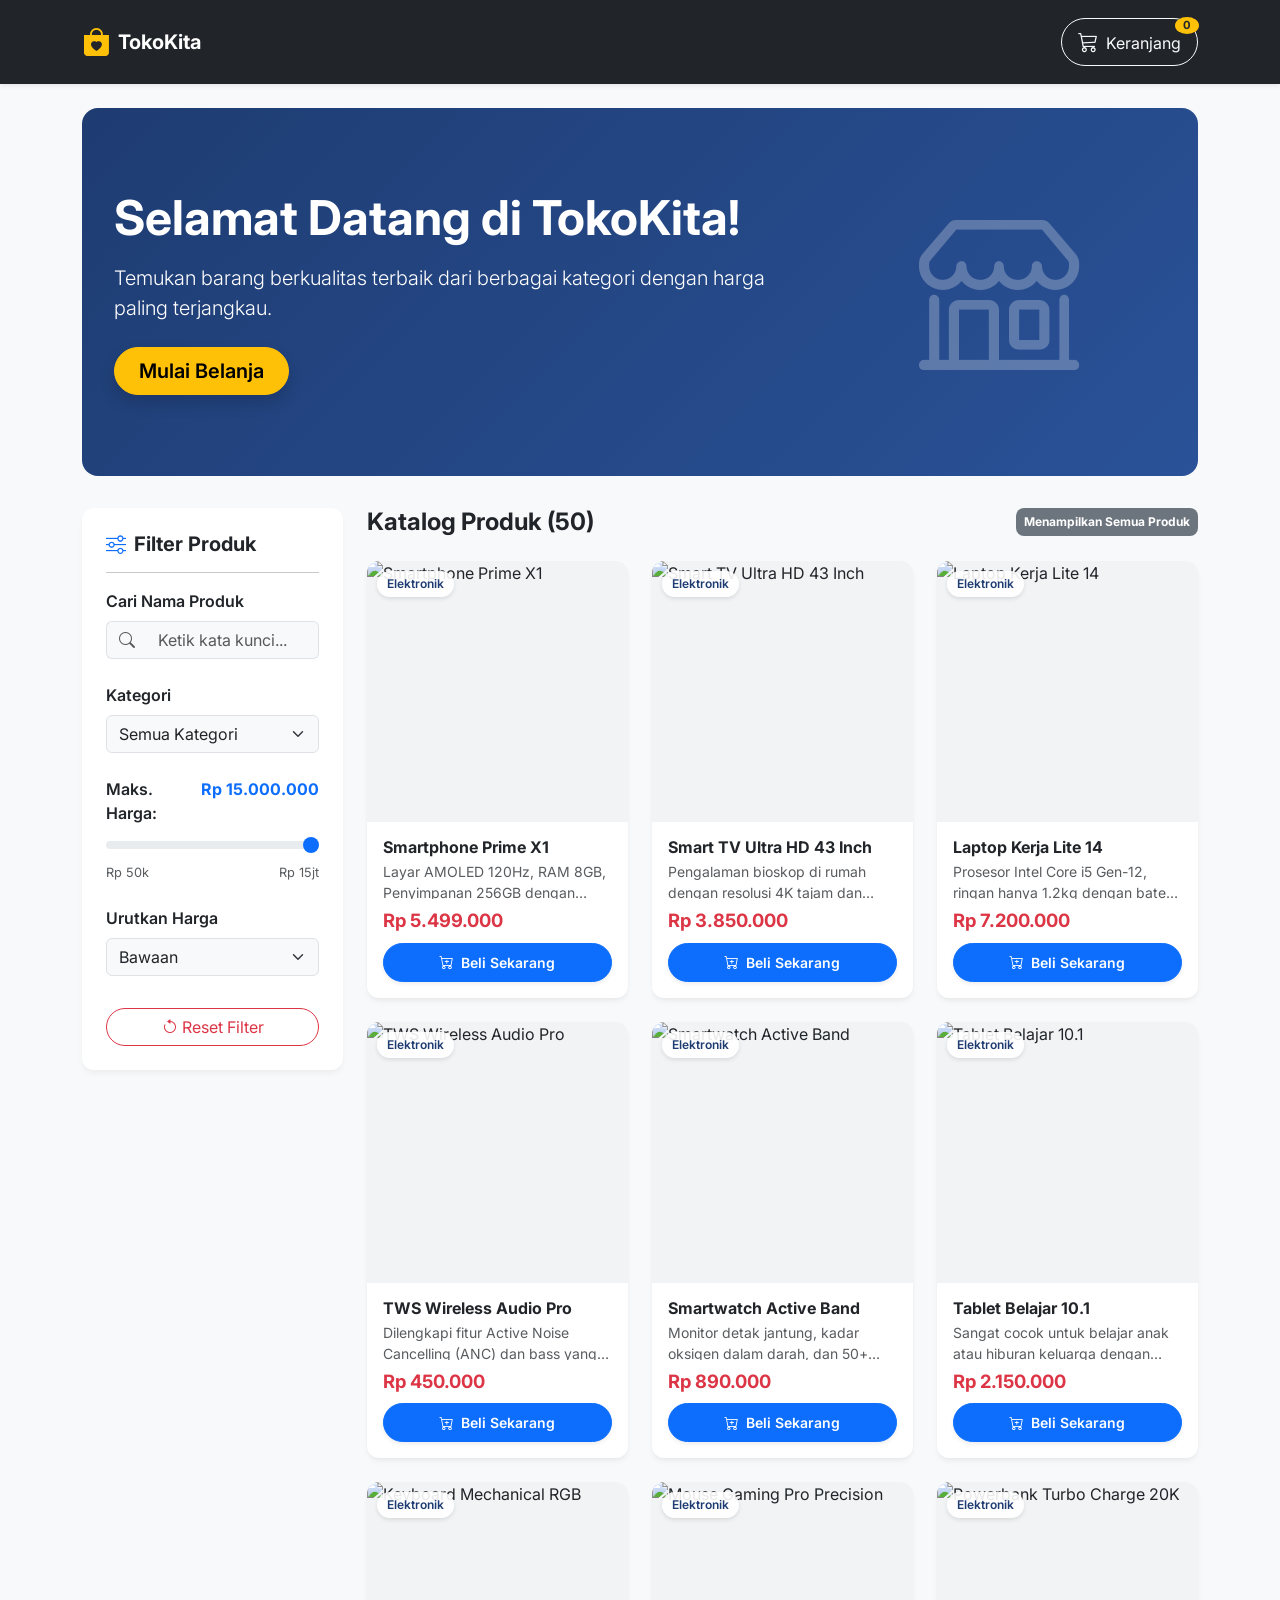
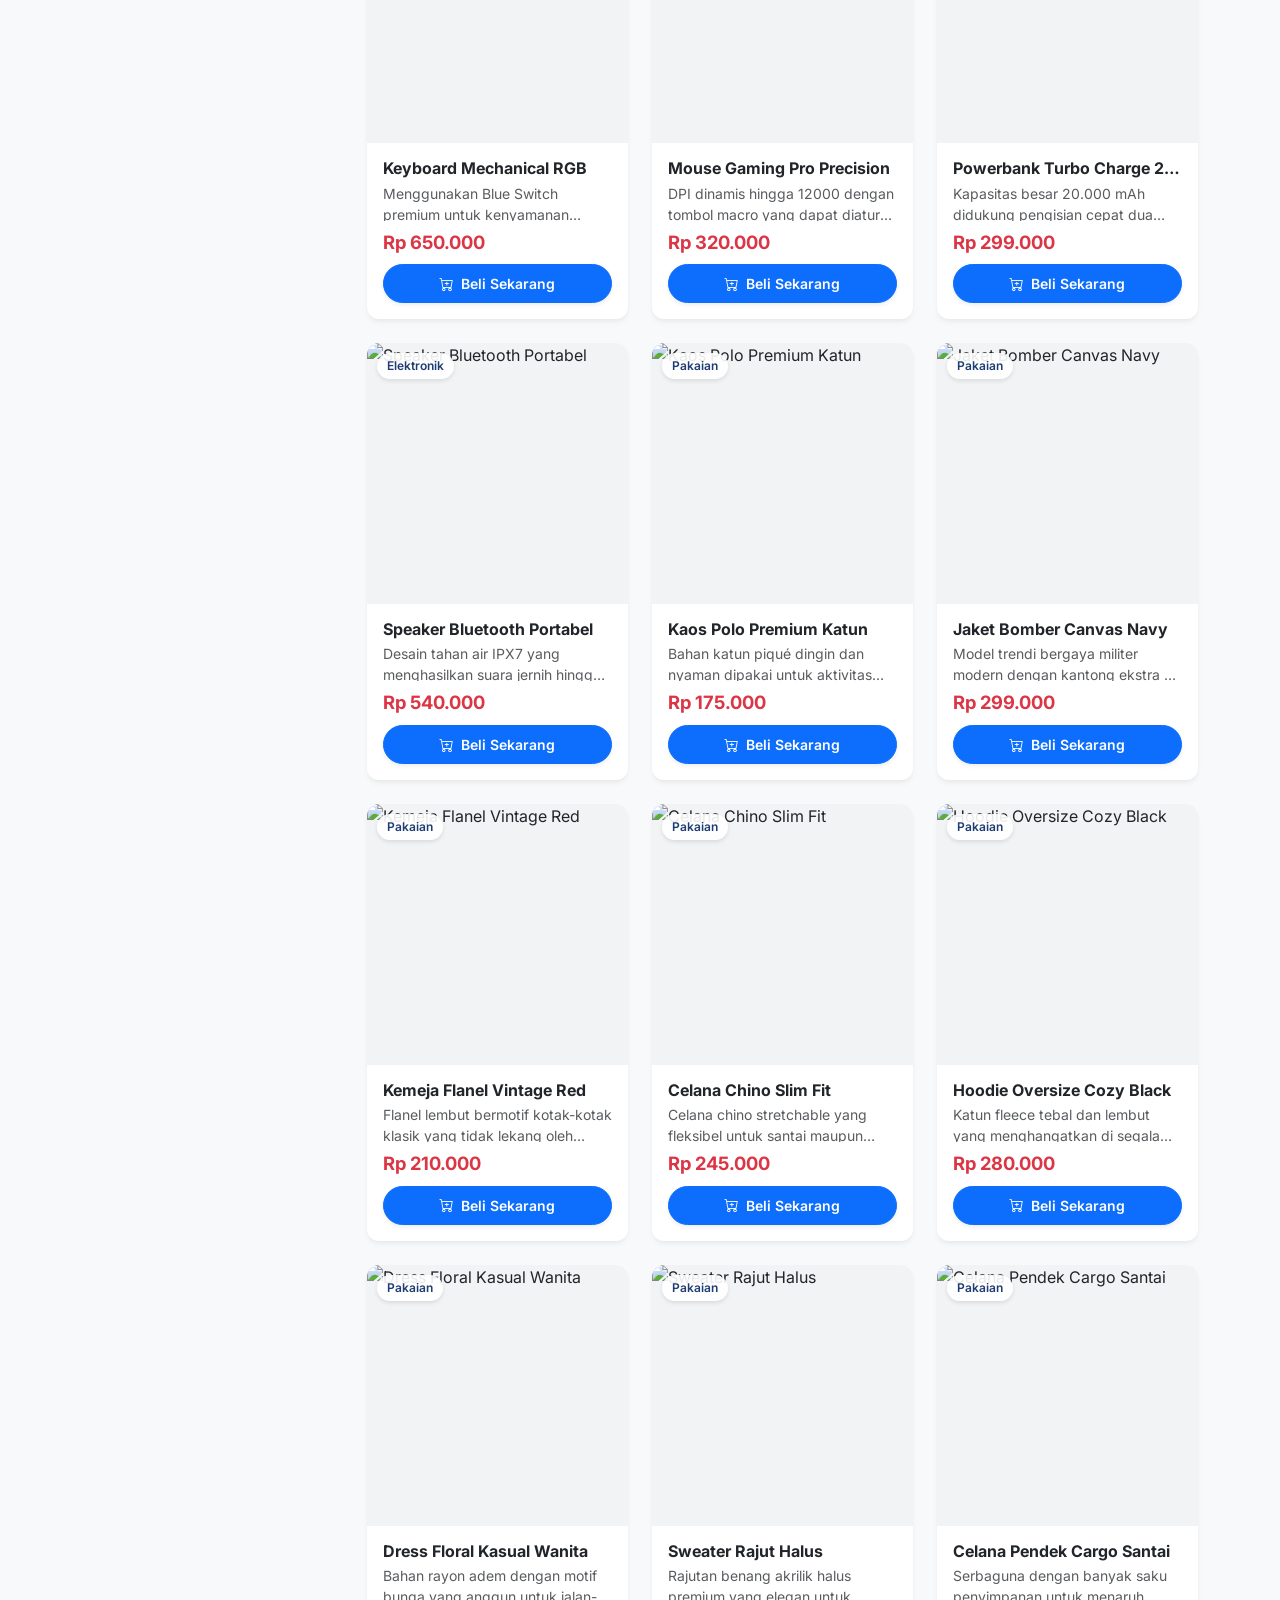
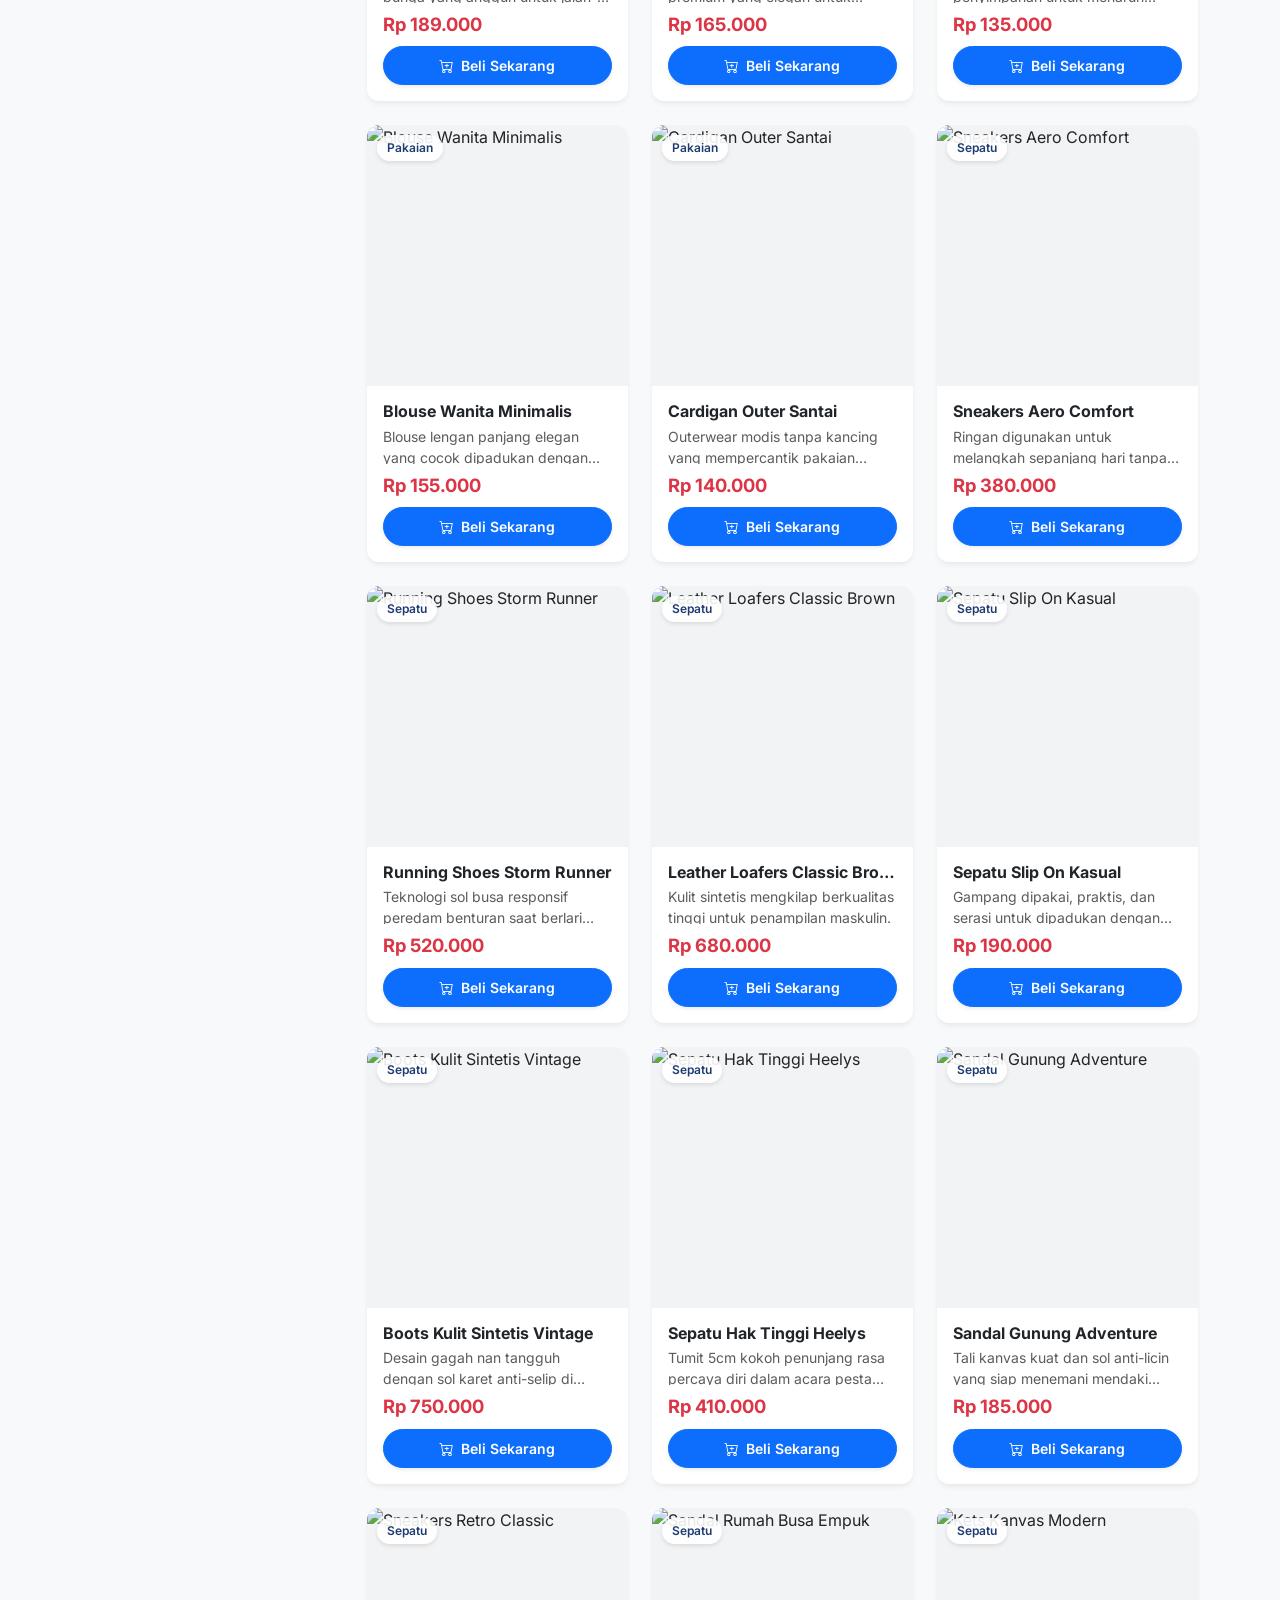
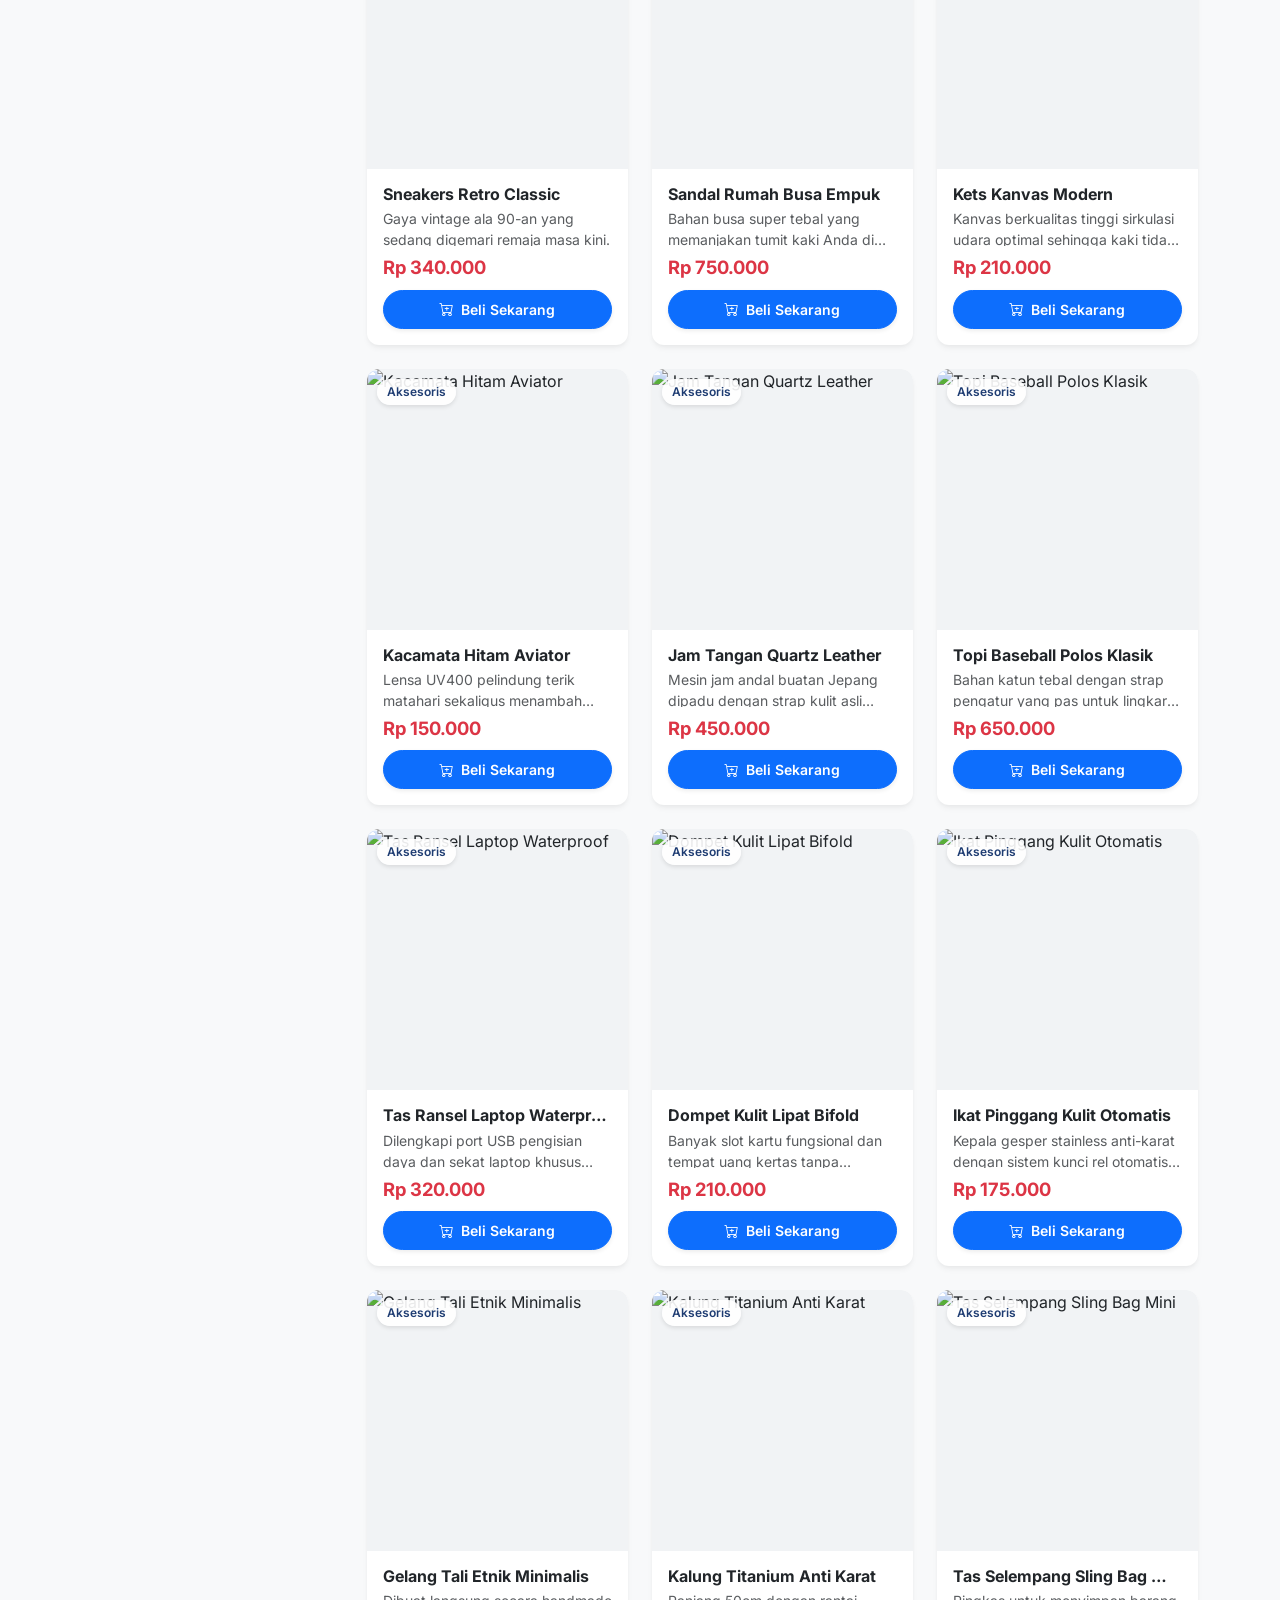
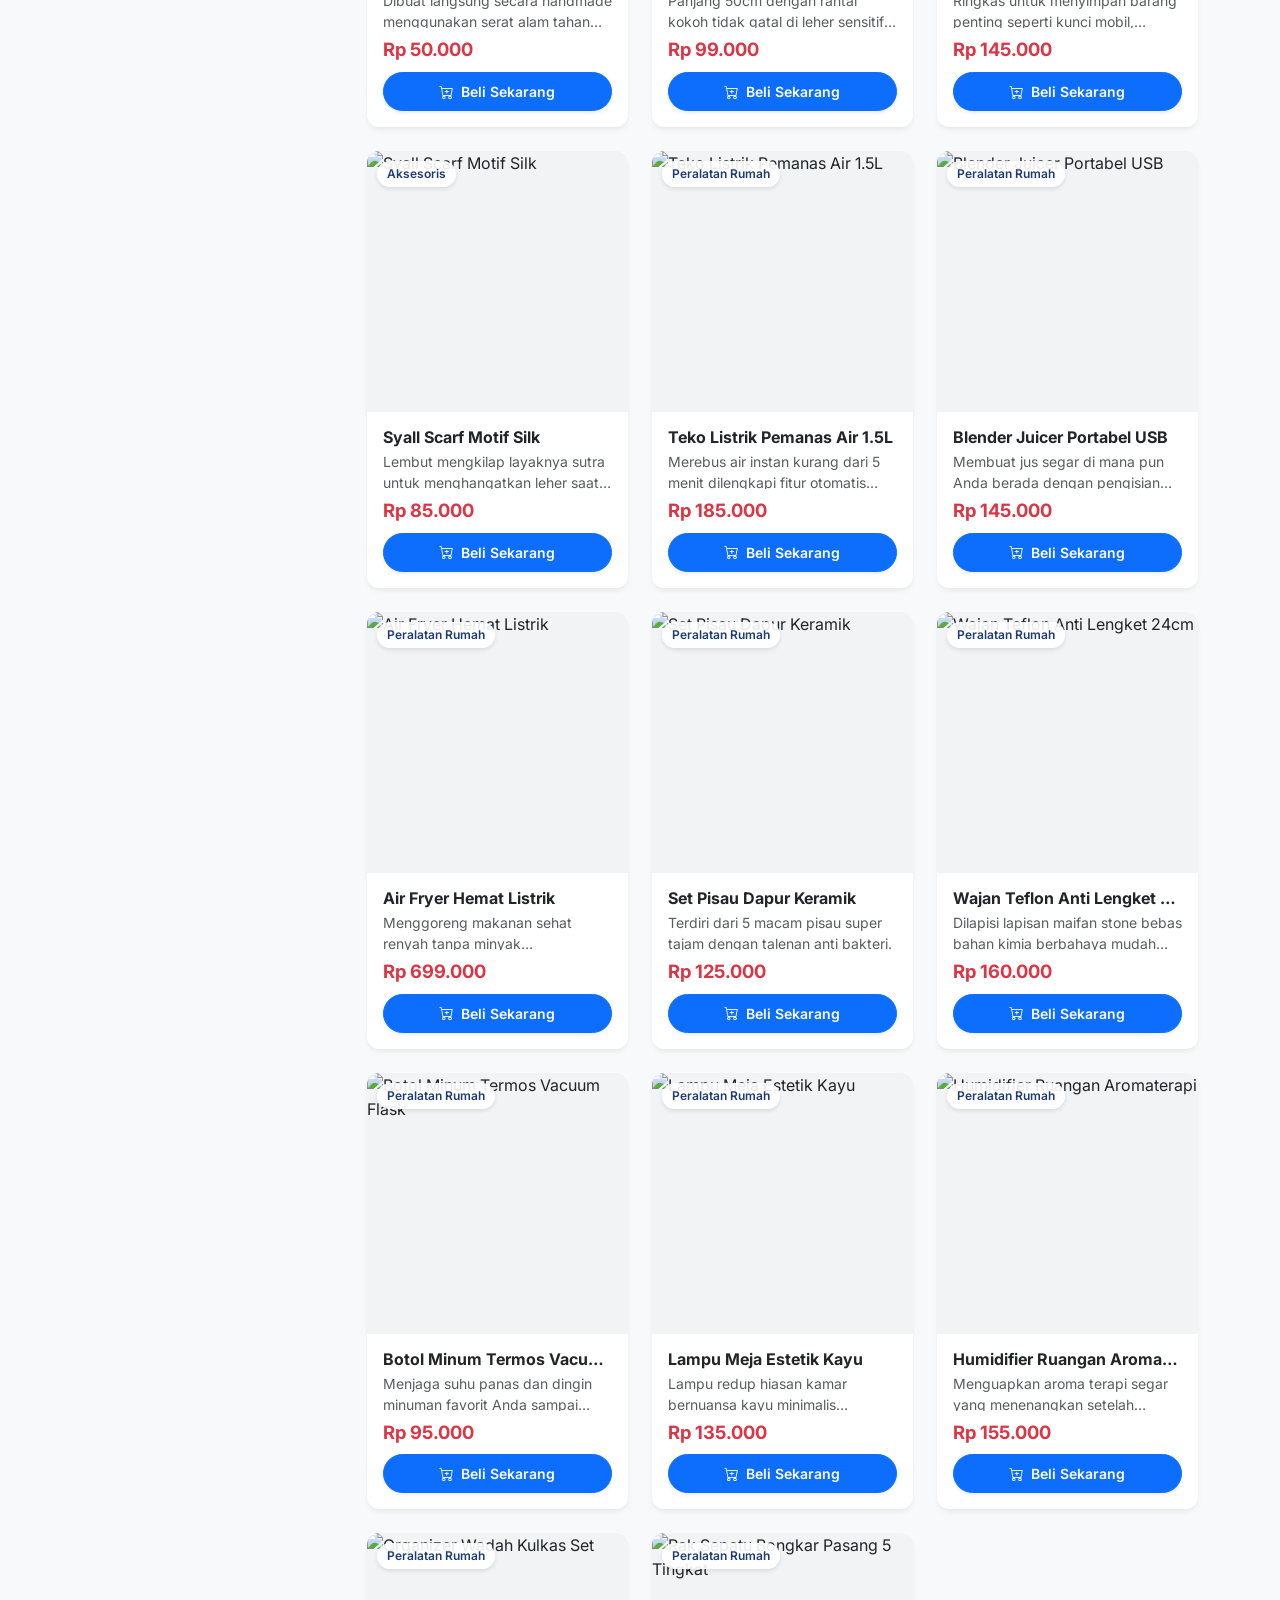
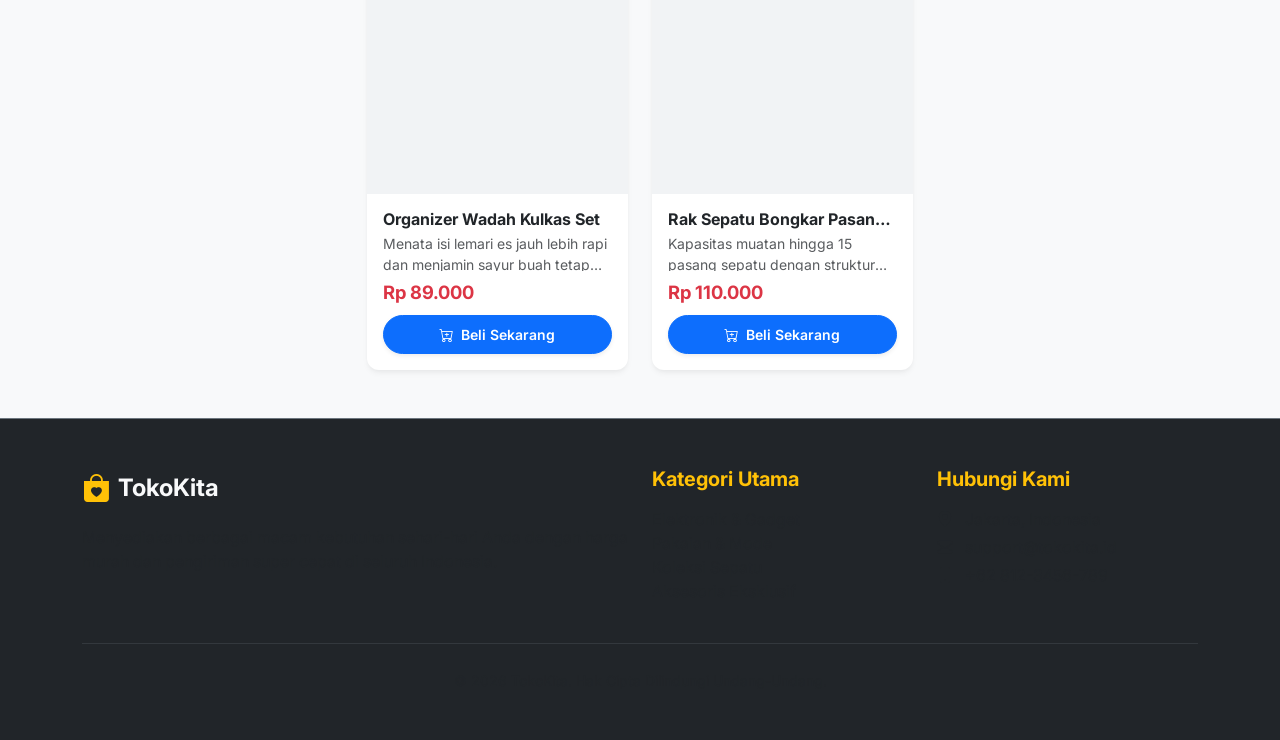
==== sesi 5/index2.html @ 1d0327d9 "ok ok" ====
<!DOCTYPE html>
<html lang="id">
<head>
    <meta charset="UTF-8">
    <meta name="viewport" content="width=device-width, initial-scale=1.0">
    <title>TokoKita - Katalog Belanja Modern</title>
    <!-- Bootstrap 5 CSS -->
    <link href="https://cdn.jsdelivr.net/npm/bootstrap@5.3.2/dist/css/bootstrap.min.css" rel="stylesheet">
    <!-- Bootstrap Icons -->
    <link rel="stylesheet" href="https://cdn.jsdelivr.net/npm/bootstrap-icons@1.11.1/font/bootstrap-icons.css">
    <!-- Google Fonts (Inter) -->
    <link rel="preconnect" href="https://fonts.googleapis.com">
    <link rel="preconnect" href="https://fonts.gstatic.com" crossorigin>
    <link href="https://fonts.googleapis.com/css2?family=Inter:wght@300;400;500;600;700;800&display=swap" rel="stylesheet">
    
    <style>
        body {
            font-family: 'Inter', sans-serif;
            background-color: #f8f9fa;
            color: #212529;
        }
        .hero-section {
            background: linear-gradient(135deg, #1e3c72 0%, #2a5298 100%);
            color: white;
            padding: 4rem 2rem;
            border-radius: 1rem;
            margin-bottom: 2rem;
        }
        .product-card {
            border: none;
            border-radius: 12px;
            overflow: hidden;
            transition: all 0.3s cubic-bezier(0.165, 0.84, 0.44, 1);
            background: #fff;
            box-shadow: 0 4px 6px -1px rgba(0, 0, 0, 0.05), 0 2px 4px -1px rgba(0, 0, 0, 0.03);
            height: 100%;
            display: flex;
            flex-direction: column;
        }
        .product-card:hover {
            transform: translateY(-8px);
            box-shadow: 0 12px 20px -3px rgba(0, 0, 0, 0.1), 0 4px 12px -2px rgba(0, 0, 0, 0.05);
        }
        .product-img-wrapper {
            position: relative;
            padding-top: 100%; /* 1:1 Aspect Ratio */
            background-color: #f1f3f5;
            overflow: hidden;
        }
        .product-img {
            position: absolute;
            top: 0;
            left: 0;
            width: 100%;
            height: 100%;
            object-fit: cover;
            transition: transform 0.5s ease;
        }
        .product-card:hover .product-img {
            transform: scale(1.08);
        }
        .category-badge {
            position: absolute;
            top: 10px;
            left: 10px;
            z-index: 2;
            background-color: rgba(255, 255, 255, 0.9);
            color: #1e3c72;
            font-weight: 600;
            font-size: 0.75rem;
            padding: 4px 10px;
            border-radius: 20px;
            box-shadow: 0 2px 4px rgba(0,0,0,0.1);
        }
        .filter-sidebar {
            background-color: #fff;
            border-radius: 12px;
            padding: 1.5rem;
            box-shadow: 0 4px 6px -1px rgba(0, 0, 0, 0.05);
            position: sticky;
            top: 20px;
        }
        .toast-container-custom {
            position: fixed;
            bottom: 20px;
            right: 20px;
            z-index: 1050;
        }
        .nav-cart-badge {
            font-size: 0.7rem;
            position: absolute;
            top: -2px;
            right: -2px;
        }
        .price-text {
            color: #dc3545;
            font-weight: 700;
            font-size: 1.15rem;
        }
        /* Custom scrollbar */
        ::-webkit-scrollbar {
            width: 8px;
        }
        ::-webkit-scrollbar-track {
            background: #f1f1f1;
        }
        ::-webkit-scrollbar-thumb {
            background: #cbd5e1;
            border-radius: 4px;
        }
        ::-webkit-scrollbar-thumb:hover {
            background: #94a3b8;
        }
    </style>
</head>
<body>

    <!-- Navbar -->
    <nav class="navbar navbar-expand-lg navbar-dark bg-dark sticky-top shadow-sm py-3">
        <div class="container">
            <a class="navbar-brand fw-bold d-flex align-items-center" href="#">
                <i class="bi bi-bag-heart-fill text-warning me-2 fs-3"></i>
                <span>TokoKita</span>
            </a>
            <div class="d-flex ms-auto align-items-center">
                <!-- Cart Button -->
                <button class="btn btn-outline-light position-relative rounded-pill px-3 py-2" data-bs-toggle="modal" data-bs-target="#cartModal">
                    <i class="bi bi-cart3 fs-5 me-1"></i>
                    <span class="d-none d-sm-inline">Keranjang</span>
                    <span id="cartCountBadge" class="position-absolute bg-warning text-dark rounded-circle px-2 py-0.5 fw-bold nav-cart-badge">0</span>
                </button>
            </div>
        </div>
    </nav>

    <div class="container my-4">
        <!-- Hero Section -->
        <div class="hero-section text-center text-md-start">
            <div class="row align-items-center">
                <div class="col-md-8">
                    <h1 class="display-5 fw-bold mb-3">Selamat Datang di TokoKita!</h1>
                    <p class="lead mb-4">Temukan barang berkualitas terbaik dari berbagai kategori dengan harga paling terjangkau.</p>
                    <a href="#katalog" class="btn btn-warning btn-lg fw-semibold px-4 rounded-pill shadow">Mulai Belanja</a>
                </div>
                <div class="col-md-4 d-none d-md-block text-center">
                    <i class="bi bi-shop text-white opacity-25" style="font-size: 10rem;"></i>
                </div>
            </div>
        </div>

        <!-- Main Catalog Section -->
        <div class="row" id="katalog">
            <!-- Sidebar Filter -->
            <div class="col-lg-3 mb-4">
                <div class="filter-sidebar">
                    <h5 class="fw-bold mb-3 d-flex align-items-center">
                        <i class="bi bi-sliders me-2 text-primary"></i> Filter Produk
                    </h5>
                    <hr>
                    
                    <!-- Search Input -->
                    <div class="mb-4">
                        <label for="searchInput" class="form-label fw-semibold">Cari Nama Produk</label>
                        <div class="input-group">
                            <span class="input-group-text bg-light border-end-0"><i class="bi bi-search text-muted"></i></span>
                            <input type="text" id="searchInput" class="form-control bg-light border-start-0" placeholder="Ketik kata kunci...">
                        </div>
                    </div>

                    <!-- Category Filter -->
                    <div class="mb-4">
                        <label class="form-label fw-semibold">Kategori</label>
                        <select id="categoryFilter" class="form-select bg-light">
                            <option value="all">Semua Kategori</option>
                            <option value="Elektronik">Elektronik</option>
                            <option value="Pakaian">Pakaian</option>
                            <option value="Sepatu">Sepatu</option>
                            <option value="Aksesoris">Aksesoris</option>
                            <option value="Peralatan Rumah">Peralatan Rumah</option>
                        </select>
                    </div>

                    <!-- Price Filter -->
                    <div class="mb-4">
                        <label for="priceRange" class="form-label fw-semibold d-flex justify-content-between">
                            <span>Maks. Harga:</span>
                            <span id="priceRangeValue" class="text-primary fw-bold">Rp 15.000.000</span>
                        </label>
                        <input type="range" class="form-range" id="priceRange" min="50000" max="15000000" step="50000" value="15000000">
                        <div class="d-flex justify-content-between text-muted" style="font-size: 0.8rem;">
                            <span>Rp 50k</span>
                            <span>Rp 15jt</span>
                        </div>
                    </div>

                    <!-- Sort Filter -->
                    <div class="mb-4">
                        <label class="form-label fw-semibold">Urutkan Harga</label>
                        <select id="sortFilter" class="form-select bg-light">
                            <option value="none">Bawaan</option>
                            <option value="low-to-high">Termurah ke Termahal</option>
                            <option value="high-to-low">Termahal ke Termurah</option>
                        </select>
                    </div>

                    <!-- Reset Button -->
                    <button id="btnResetFilters" class="btn btn-outline-danger w-full w-100 rounded-pill mt-2">
                        <i class="bi bi-arrow-counterclockwise"></i> Reset Filter
                    </button>
                </div>
            </div>

            <!-- Products Grid Column -->
            <div class="col-lg-9">
                <div class="d-flex justify-content-between align-items-center mb-4 flex-wrap gap-2">
                    <h4 class="fw-bold m-0 text-dark">
                        Katalog Produk (<span id="productCounter">0</span>)
                    </h4>
                    <span class="badge bg-secondary p-2 rounded-3" id="activeFiltersLabel">Menampilkan Semua Produk</span>
                </div>

                <!-- Products Display Area -->
                <div class="row row-cols-1 row-cols-md-2 row-cols-lg-3 g-4" id="productsGrid">
                    <!-- Javascript will inject products here dynamically -->
                </div>

                <!-- Empty State -->
                <div id="emptyState" class="text-center py-5 d-none">
                    <i class="bi bi-search-heart text-muted display-1"></i>
                    <h5 class="mt-3 fw-bold">Produk Tidak Ditemukan</h5>
                    <p class="text-muted">Cobalah mengubah kata kunci pencarian atau mengatur ulang filter Anda.</p>
                </div>
            </div>
        </div>
    </div>

    <!-- Cart Modal -->
    <div class="modal fade" id="cartModal" tabindex="-1" aria-labelledby="cartModalLabel" aria-hidden="true">
        <div class="modal-dialog modal-lg modal-dialog-scrollable">
            <div class="modal-content border-0 shadow">
                <div class="modal-header bg-dark text-white">
                    <h5 class="modal-title fw-bold" id="cartModalLabel">
                        <i class="bi bi-cart3 me-2"></i>Keranjang Belanja Anda
                    </h5>
                    <button type="button" class="btn-close btn-close-white" data-bs-dismiss="modal" aria-label="Close"></button>
                </div>
                <div class="modal-body p-4">
                    <div id="cartItemsList" class="d-flex flex-column gap-3">
                        <!-- Javascript will inject cart items here -->
                    </div>
                    <div id="emptyCartState" class="text-center py-5">
                        <i class="bi bi-cart-x text-muted display-2"></i>
                        <h5 class="mt-3 fw-bold">Keranjang Anda Kosong</h5>
                        <p class="text-muted">Silakan tambahkan beberapa barang dari katalog kami.</p>
                    </div>
                </div>
                <div class="modal-footer bg-light d-flex justify-content-between p-3 border-top">
                    <div>
                        <h6 class="text-muted mb-1">Total Belanja:</h6>
                        <h4 class="fw-bold text-success m-0" id="cartTotalPrice">Rp 0</h4>
                    </div>
                    <div>
                        <button type="button" class="btn btn-outline-secondary rounded-pill px-4 me-2" data-bs-dismiss="modal">Lanjut Belanja</button>
                        <button type="button" id="btnCheckout" class="btn btn-primary rounded-pill px-4 shadow">Checkout</button>
                    </div>
                </div>
            </div>
        </div>
    </div>

    <!-- Toast Notification Area -->
    <div class="toast-container-custom">
        <div id="cartToast" class="toast align-items-center text-white bg-success border-0 shadow" role="alert" aria-live="assertive" aria-atomic="true">
            <div class="d-flex">
                <div class="toast-body">
                    <i class="bi bi-check-circle-fill me-2"></i> Produk berhasil ditambahkan ke keranjang!
                </div>
                <button type="button" class="btn-close btn-close-white m-auto me-2" data-bs-dismiss="toast" aria-label="Close"></button>
            </div>
        </div>
        <div id="checkoutToast" class="toast align-items-center text-white bg-primary border-0 shadow" role="alert" aria-live="assertive" aria-atomic="true">
            <div class="d-flex">
                <div class="toast-body">
                    <i class="bi bi-bag-check-fill me-2"></i> Terima kasih! Pesanan Anda sedang kami proses.
                </div>
                <button type="button" class="btn-close btn-close-white m-auto me-2" data-bs-dismiss="toast" aria-label="Close"></button>
            </div>
        </div>
    </div>

    <!-- Footer -->
    <footer class="bg-dark text-light py-5 mt-5 border-top border-secondary">
        <div class="container">
            <div class="row">
                <div class="col-md-6 mb-4 mb-md-0">
                    <div class="d-flex align-items-center mb-3">
                        <i class="bi bi-bag-heart-fill text-warning me-2 fs-3"></i>
                        <span class="fs-4 fw-bold">TokoKita</span>
                    </div>
                    <p class="text-muted">Menyediakan berbagai macam kebutuhan sehari-hari Anda dengan harga murah dan pengiriman super cepat di seluruh Indonesia.</p>
                </div>
                <div class="col-md-3 mb-4 mb-md-0">
                    <h5 class="fw-bold mb-3 text-warning">Kategori Utama</h5>
                    <ul class="list-unstyled text-muted">
                        <li>Elektronik & Gadget</li>
                        <li>Pakaian & Mode</li>
                        <li>Koleksi Sepatu</li>
                        <li>Aksesoris Eksklusif</li>
                    </ul>
                </div>
                <div class="col-md-3">
                    <h5 class="fw-bold mb-3 text-warning">Hubungi Kami</h5>
                    <p class="text-muted mb-1"><i class="bi bi-geo-alt-fill me-2"></i> Jakarta, Indonesia</p>
                    <p class="text-muted mb-1"><i class="bi bi-envelope-fill me-2"></i> support@tokokita.id</p>
                    <p class="text-muted"><i class="bi bi-phone-fill me-2"></i> +62 812-3456-789</p>
                </div>
            </div>
            <hr class="border-secondary my-4">
            <div class="text-center text-muted">
                <small>&copy; 2026 TokoKita. Hak Cipta Dilindungi Undang-Undang.</small>
            </div>
        </div>
    </footer>

    <!-- Bootstrap 5 Bundle JS (with Popper) -->
    <script src="https://cdn.jsdelivr.net/npm/bootstrap@5.3.2/dist/js/bootstrap.bundle.min.js"></script>

    <script>
        // Data 50 Produk Indonesia Realistis
        const products = [
            // ELEKTRONIK (10)
            { id: 1, name: "Smartphone Prime X1", price: 5499000, description: "Layar AMOLED 120Hz, RAM 8GB, Penyimpanan 256GB dengan kamera 108MP.", category: "Elektronik", image: "https://images.unsplash.com/photo-1511707171634-5f897ff02aa9?w=500&auto=format&fit=crop&q=60" },
            { id: 2, name: "Smart TV Ultra HD 43 Inch", price: 3850000, description: "Pengalaman bioskop di rumah dengan resolusi 4K tajam dan sistem operasi Google TV.", category: "Elektronik", image: "https://images.unsplash.com/photo-1593305841991-05c297ba4575?w=500&auto=format&fit=crop&q=60" },
            { id: 3, name: "Laptop Kerja Lite 14", price: 7200000, description: "Prosesor Intel Core i5 Gen-12, ringan hanya 1.2kg dengan baterai tahan 10 jam.", category: "Elektronik", image: "https://images.unsplash.com/photo-1496181130204-755241544e35?w=500&auto=format&fit=crop&q=60" },
            { id: 4, name: "TWS Wireless Audio Pro", price: 450000, description: "Dilengkapi fitur Active Noise Cancelling (ANC) dan bass yang super dalam.", category: "Elektronik", image: "https://images.unsplash.com/photo-1590658268037-6bf12165a8df?w=500&auto=format&fit=crop&q=60" },
            { id: 5, name: "Smartwatch Active Band", price: 890000, description: "Monitor detak jantung, kadar oksigen dalam darah, dan 50+ mode olahraga.", category: "Elektronik", image: "https://images.unsplash.com/photo-1508685096489-7aacd43bd3b1?w=500&auto=format&fit=crop&q=60" },
            { id: 6, name: "Tablet Belajar 10.1", price: 2150000, description: "Sangat cocok untuk belajar anak atau hiburan keluarga dengan layar proteksi mata.", category: "Elektronik", image: "https://images.unsplash.com/photo-1544244015-0df4b3ffc6b0?w=500&auto=format&fit=crop&q=60" },
            { id: 7, name: "Keyboard Mechanical RGB", price: 650000, description: "Menggunakan Blue Switch premium untuk kenyamanan mengetik maksimal.", category: "Elektronik", image: "https://images.unsplash.com/photo-1587829741301-dc798b83add3?w=500&auto=format&fit=crop&q=60" },
            { id: 8, name: "Mouse Gaming Pro Precision", price: 320000, description: "DPI dinamis hingga 12000 dengan tombol macro yang dapat diatur ulang.", category: "Elektronik", image: "https://images.unsplash.com/photo-1615663245857-ac93bb7c39e7?w=500&auto=format&fit=crop&q=60" },
            { id: 9, name: "Powerbank Turbo Charge 20K", price: 299000, description: "Kapasitas besar 20.000 mAh didukung pengisian cepat dua arah PD 22.5W.", category: "Elektronik", image: "https://images.unsplash.com/photo-1609592424089-9a779be75262?w=500&auto=format&fit=crop&q=60" },
            { id: 10, name: "Speaker Bluetooth Portabel", price: 540000, description: "Desain tahan air IPX7 yang menghasilkan suara jernih hingga 12 jam pemakaian.", category: "Elektronik", image: "https://images.unsplash.com/photo-1608043152269-423dbba4e7e1?w=500&auto=format&fit=crop&q=60" },

            // PAKAIAN (10)
            { id: 11, name: "Kaos Polo Premium Katun", price: 175000, description: "Bahan katun piqué dingin dan nyaman dipakai untuk aktivitas kasual harian.", category: "Pakaian", image: "https://images.unsplash.com/photo-1581655353564-df123a1eb820?w=500&auto=format&fit=crop&q=60" },
            { id: 12, name: "Jaket Bomber Canvas Navy", price: 299000, description: "Model trendi bergaya militer modern dengan kantong ekstra di bagian dalam.", category: "Pakaian", image: "https://images.unsplash.com/photo-1551028719-00167b16eac5?w=500&auto=format&fit=crop&q=60" },
            { id: 13, name: "Kemeja Flanel Vintage Red", price: 210000, description: "Flanel lembut bermotif kotak-kotak klasik yang tidak lekang oleh waktu.", category: "Pakaian", image: "https://images.unsplash.com/photo-1596755094514-f87e34085b2c?w=500&auto=format&fit=crop&q=60" },
            { id: 14, name: "Celana Chino Slim Fit", price: 245000, description: "Celana chino stretchable yang fleksibel untuk santai maupun suasana semi-formal.", category: "Pakaian", image: "https://images.unsplash.com/photo-1624378439575-d8705ad7ae80?w=500&auto=format&fit=crop&q=60" },
            { id: 15, name: "Hoodie Oversize Cozy Black", price: 280000, description: "Katun fleece tebal dan lembut yang menghangatkan di segala kondisi.", category: "Pakaian", image: "https://images.unsplash.com/photo-1556821840-3a63f95609a7?w=500&auto=format&fit=crop&q=60" },
            { id: 16, name: "Dress Floral Kasual Wanita", price: 189000, description: "Bahan rayon adem dengan motif bunga yang anggun untuk jalan-jalan sore.", category: "Pakaian", image: "https://images.unsplash.com/photo-1595777457583-95e059d581b8?w=500&auto=format&fit=crop&q=60" },
            { id: 17, name: "Sweater Rajut Halus", price: 165000, description: "Rajutan benang akrilik halus premium yang elegan untuk dipakai bepergian.", category: "Pakaian", image: "https://images.unsplash.com/photo-1620799140408-edc6dcb6d633?w=500&auto=format&fit=crop&q=60" },
            { id: 18, name: "Celana Pendek Cargo Santai", price: 135000, description: "Serbaguna dengan banyak saku penyimpanan untuk menaruh dompet dan HP.", category: "Pakaian", image: "https://images.unsplash.com/photo-1591195853828-11db59a44f6b?w=500&auto=format&fit=crop&q=60" },
            { id: 19, name: "Blouse Wanita Minimalis", price: 155000, description: "Blouse lengan panjang elegan yang cocok dipadukan dengan hijab atau rok kantor.", category: "Pakaian", image: "https://images.unsplash.com/photo-1548624313-0396c75e4b1a?w=500&auto=format&fit=crop&q=60" },
            { id: 20, name: "Cardigan Outer Santai", price: 140000, description: "Outerwear modis tanpa kancing yang mempercantik pakaian sehari-hari Anda.", category: "Pakaian", image: "https://images.unsplash.com/photo-1515886657613-9f3515b0c78f?w=500&auto=format&fit=crop&q=60" },

            // SEPATU (10)
            { id: 21, name: "Sneakers Aero Comfort", price: 380000, description: "Ringan digunakan untuk melangkah sepanjang hari tanpa membuat kaki pegal.", category: "Sepatu", image: "https://images.unsplash.com/photo-1542291026-7eec264c27ff?w=500&auto=format&fit=crop&q=60" },
            { id: 22, name: "Running Shoes Storm Runner", price: 520000, description: "Teknologi sol busa responsif peredam benturan saat berlari jarak jauh.", category: "Sepatu", image: "https://images.unsplash.com/photo-1491553895911-0055eca6402d?w=500&auto=format&fit=crop&q=60" },
            { id: 23, name: "Leather Loafers Classic Brown", price: 680000, description: "Kulit sintetis mengkilap berkualitas tinggi untuk penampilan maskulin.", category: "Sepatu", image: "https://images.unsplash.com/photo-1533867617858-e7b97e060509?w=500&auto=format&fit=crop&q=60" },
            { id: 24, name: "Sepatu Slip On Kasual", price: 190000, description: "Gampang dipakai, praktis, dan serasi untuk dipadukan dengan segala gaya santai.", category: "Sepatu", image: "https://images.unsplash.com/photo-1560343090-f0409e92791a?w=500&auto=format&fit=crop&q=60" },
            { id: 25, name: "Boots Kulit Sintetis Vintage", price: 750000, description: "Desain gagah nan tangguh dengan sol karet anti-selip di medan licin.", category: "Sepatu", image: "https://images.unsplash.com/photo-1608256246200-53e635b5b65f?w=500&auto=format&fit=crop&q=60" },
            { id: 26, name: "Sepatu Hak Tinggi Heelys", price: 410000, description: "Tumit 5cm kokoh penunjang rasa percaya diri dalam acara pesta formal.", category: "Sepatu", image: "https://images.unsplash.com/photo-1543163521-1bf539c55dd2?w=500&auto=format&fit=crop&q=60" },
            { id: 27, name: "Sandal Gunung Adventure", price: 185000, description: "Tali kanvas kuat dan sol anti-licin yang siap menemani mendaki bukit.", category: "Sepatu", image: "https://images.unsplash.com/photo-1603252109303-2751441dd157?w=500&auto=format&fit=crop&q=60" },
            { id: 28, name: "Sneakers Retro Classic", price: 340000, description: "Gaya vintage ala 90-an yang sedang digemari remaja masa kini.", category: "Sepatu", image: "https://images.unsplash.com/photo-1525966222134-fcfa99b8ae77?w=500&auto=format&fit=crop&q=60" },
            { id: 29, name: "Sandal Rumah Busa Empuk", price: 750000, description: "Bahan busa super tebal yang memanjakan tumit kaki Anda di dalam rumah.", category: "Sepatu", image: "https://images.unsplash.com/photo-1600185365483-26d7a4cc7519?w=500&auto=format&fit=crop&q=60" },
            { id: 30, name: "Kets Kanvas Modern", price: 210000, description: "Kanvas berkualitas tinggi sirkulasi udara optimal sehingga kaki tidak bau.", category: "Sepatu", image: "https://images.unsplash.com/photo-1551107696-a4b0c5a0d9a2?w=500&auto=format&fit=crop&q=60" },

            // AKSESORIS (10)
            { id: 31, name: "Kacamata Hitam Aviator", price: 150000, description: "Lensa UV400 pelindung terik matahari sekaligus menambah gaya liburan Anda.", category: "Aksesoris", image: "https://images.unsplash.com/photo-1511499767150-a48a237f0083?w=500&auto=format&fit=crop&q=60" },
            { id: 32, name: "Jam Tangan Quartz Leather", price: 450000, description: "Mesin jam andal buatan Jepang dipadu dengan strap kulit asli berkualitas.", category: "Aksesoris", image: "https://images.unsplash.com/photo-1524592094714-0f0654e20314?w=500&auto=format&fit=crop&q=60" },
            { id: 33, name: "Topi Baseball Polos Klasik", price: 650000, description: "Bahan katun tebal dengan strap pengatur yang pas untuk lingkar kepala Anda.", category: "Aksesoris", image: "https://images.unsplash.com/photo-1588850561407-ed78c282e89b?w=500&auto=format&fit=crop&q=60" },
            { id: 34, name: "Tas Ransel Laptop Waterproof", price: 320000, description: "Dilengkapi port USB pengisian daya dan sekat laptop khusus berbusa tebal.", category: "Aksesoris", image: "https://images.unsplash.com/photo-1553062407-98eeb64c6a62?w=500&auto=format&fit=crop&q=60" },
            { id: 35, name: "Dompet Kulit Lipat Bifold", price: 210000, description: "Banyak slot kartu fungsional dan tempat uang kertas tanpa membuat kantong tebal.", category: "Aksesoris", image: "https://images.unsplash.com/photo-1627124118303-192c8466b04e?w=500&auto=format&fit=crop&q=60" },
            { id: 36, name: "Ikat Pinggang Kulit Otomatis", price: 175000, description: "Kepala gesper stainless anti-karat dengan sistem kunci rel otomatis praktis.", category: "Aksesoris", image: "https://images.unsplash.com/photo-1624222247344-550fb805296f?w=500&auto=format&fit=crop&q=60" },
            { id: 37, name: "Gelang Tali Etnik Minimalis", price: 50000, description: "Dibuat langsung secara handmade menggunakan serat alam tahan air.", category: "Aksesoris", image: "https://images.unsplash.com/photo-1611591437281-460bfbe1220a?w=500&auto=format&fit=crop&q=60" },
            { id: 38, name: "Kalung Titanium Anti Karat", price: 99000, description: "Panjang 50cm dengan rantai kokoh tidak gatal di leher sensitif sekalipun.", category: "Aksesoris", image: "https://images.unsplash.com/photo-1599643478518-a784e5dc4c8f?w=500&auto=format&fit=crop&q=60" },
            { id: 39, name: "Tas Selempang Sling Bag Mini", price: 145000, description: "Ringkas untuk menyimpan barang penting seperti kunci mobil, dompet, dan HP.", category: "Aksesoris", image: "https://images.unsplash.com/photo-1547949003-9792a18a2601?w=500&auto=format&fit=crop&q=60" },
            { id: 40, name: "Syall Scarf Motif Silk", price: 85000, description: "Lembut mengkilap layaknya sutra untuk menghangatkan leher saat formal.", category: "Aksesoris", image: "https://images.unsplash.com/photo-1584030373081-f37b7bb4fa8e?w=500&auto=format&fit=crop&q=60" },

            // PERALATAN RUMAH (10)
            { id: 41, name: "Teko Listrik Pemanas Air 1.5L", price: 185000, description: "Merebus air instan kurang dari 5 menit dilengkapi fitur otomatis mati sendiri.", category: "Peralatan Rumah", image: "https://images.unsplash.com/photo-1576092768241-dec231879fc3?w=500&auto=format&fit=crop&q=60" },
            { id: 42, name: "Blender Juicer Portabel USB", price: 145000, description: "Membuat jus segar di mana pun Anda berada dengan pengisian daya kabel tipe-C.", category: "Peralatan Rumah", image: "https://images.unsplash.com/photo-1578643463396-0997cb5328c1?w=500&auto=format&fit=crop&q=60" },
            { id: 43, name: "Air Fryer Hemat Listrik", price: 699000, description: "Menggoreng makanan sehat renyah tanpa minyak menggunakan sirkulasi udara panas.", category: "Peralatan Rumah", image: "https://images.unsplash.com/photo-1621972750749-0fbb1abb7736?w=500&auto=format&fit=crop&q=60" },
            { id: 44, name: "Set Pisau Dapur Keramik", price: 125000, description: "Terdiri dari 5 macam pisau super tajam dengan talenan anti bakteri.", category: "Peralatan Rumah", image: "https://images.unsplash.com/photo-1593113630400-ea4288922497?w=500&auto=format&fit=crop&q=60" },
            { id: 45, name: "Wajan Teflon Anti Lengket 24cm", price: 160000, description: "Dilapisi lapisan maifan stone bebas bahan kimia berbahaya mudah dibersihkan.", category: "Peralatan Rumah", image: "https://images.unsplash.com/photo-1584269600464-37b1b58a9fe7?w=500&auto=format&fit=crop&q=60" },
            { id: 46, name: "Botol Minum Termos Vacuum Flask", price: 95000, description: "Menjaga suhu panas dan dingin minuman favorit Anda sampai dengan 12 jam.", category: "Peralatan Rumah", image: "https://images.unsplash.com/photo-1602143407151-7111542de6e8?w=500&auto=format&fit=crop&q=60" },
            { id: 47, name: "Lampu Meja Estetik Kayu", price: 135000, description: "Lampu redup hiasan kamar bernuansa kayu minimalis skandinavia yang hangat.", category: "Peralatan Rumah", image: "https://images.unsplash.com/photo-1507473885765-e6ed057f782c?w=500&auto=format&fit=crop&q=60" },
            { id: 48, name: "Humidifier Ruangan Aromaterapi", price: 155000, description: "Menguapkan aroma terapi segar yang menenangkan setelah seharian lelah bekerja.", category: "Peralatan Rumah", image: "https://images.unsplash.com/photo-1602928321679-560bb453f190?w=500&auto=format&fit=crop&q=60" },
            { id: 49, name: "Organizer Wadah Kulkas Set", price: 89000, description: "Menata isi lemari es jauh lebih rapi dan menjamin sayur buah tetap segar higienis.", category: "Peralatan Rumah", image: "https://images.unsplash.com/photo-1588854337236-6889d631faa8?w=500&auto=format&fit=crop&q=60" },
            { id: 50, name: "Rak Sepatu Bongkar Pasang 5 Tingkat", price: 110000, description: "Kapasitas muatan hingga 15 pasang sepatu dengan struktur pipa besi kokoh.", category: "Peralatan Rumah", image: "https://images.unsplash.com/photo-1595425970377-c9703cf48b6d?w=500&auto=format&fit=crop&q=60" }
        ];

        // State management
        let cart = [];
        let activeFilters = {
            search: '',
            category: 'all',
            maxPrice: 15000000,
            sortBy: 'none'
        };

        // DOM elements
        const productsGrid = document.getElementById('productsGrid');
        const emptyState = document.getElementById('emptyState');
        const searchInput = document.getElementById('searchInput');
        const categoryFilter = document.getElementById('categoryFilter');
        const priceRange = document.getElementById('priceRange');
        const priceRangeValue = document.getElementById('priceRangeValue');
        const sortFilter = document.getElementById('sortFilter');
        const btnResetFilters = document.getElementById('btnResetFilters');
        const activeFiltersLabel = document.getElementById('activeFiltersLabel');
        const productCounter = document.getElementById('productCounter');
        
        const cartCountBadge = document.getElementById('cartCountBadge');
        const cartItemsList = document.getElementById('cartItemsList');
        const emptyCartState = document.getElementById('emptyCartState');
        const cartTotalPrice = document.getElementById('cartTotalPrice');
        const btnCheckout = document.getElementById('btnCheckout');

        // Format Rupiah helper
        function formatRupiah(number) {
            return new Intl.NumberFormat('id-ID', {
                style: 'currency',
                currency: 'IDR',
                minimumFractionDigits: 0
            }).format(number);
        }

        // Main filtering and rendering logic
        function updateAndRender() {
            // Apply filtering logic
            let displayProducts = products.filter(product => {
                const matchesSearch = product.name.toLowerCase().includes(activeFilters.search.toLowerCase()) || 
                                     product.description.toLowerCase().includes(activeFilters.search.toLowerCase());
                const matchesCategory = activeFilters.category === 'all' || product.category === activeFilters.category;
                const matchesPrice = product.price <= activeFilters.maxPrice;
                
                return matchesSearch && matchesCategory && matchesPrice;
            });

            // Apply sorting logic
            if (activeFilters.sortBy === 'low-to-high') {
                displayProducts.sort((a, b) => a.price - b.price);
            } else if (activeFilters.sortBy === 'high-to-low') {
                displayProducts.sort((a, b) => b.price - a.price);
            }

            // Update UI Counters
            productCounter.textContent = displayProducts.length;

            // Render products
            if (displayProducts.length === 0) {
                productsGrid.innerHTML = '';
                emptyState.classList.remove('d-none');
            } else {
                emptyState.classList.add('d-none');
                
                let htmlContent = '';
                displayProducts.forEach(product => {
                    htmlContent += `
                        <div class="col">
                            <div class="product-card">
                                <div class="product-img-wrapper">
                                    <span class="category-badge">${product.category}</span>
                                    <img 
                                        src="${product.image}" 
                                        alt="${product.name}" 
                                        class="product-img" 
                                        onerror="this.onerror=null;this.src='https://placehold.co/400x400/e9ecef/495057?text=Gambar+Produk';"
                                    >
                                </div>
                                <div class="card-body p-3 d-flex flex-column">
                                    <h6 class="card-title fw-bold text-dark mb-1 text-truncate" title="${product.name}">${product.name}</h6>
                                    <p class="card-text text-muted small mb-2 text-truncate-2" style="display: -webkit-box; -webkit-line-clamp: 2; -webkit-box-orient: vertical; overflow: hidden; height: 38px;">
                                        ${product.description}
                                    </p>
                                    <div class="mt-auto">
                                        <div class="price-text mb-2">${formatRupiah(product.price)}</div>
                                        <button class="btn btn-primary w-100 rounded-pill btn-sm py-2 fw-semibold shadow-sm" onclick="addToCart(${product.id})">
                                            <i class="bi bi-cart-plus me-1"></i> Beli Sekarang
                                        </button>
                                    </div>
                                </div>
                            </div>
                        </div>
                    `;
                });
                productsGrid.innerHTML = htmlContent;
            }

            // Update labels describing current filter state
            let labels = [];
            if (activeFilters.search) labels.push(`"${activeFilters.search}"`);
            if (activeFilters.category !== 'all') labels.push(`Kategori: ${activeFilters.category}`);
            if (activeFilters.maxPrice < 15000000) labels.push(`Harga &le; ${formatRupiah(activeFilters.maxPrice)}`);
            
            if (labels.length > 0) {
                activeFiltersLabel.innerHTML = `Filter aktif: ${labels.join(' + ')}`;
            } else {
                activeFiltersLabel.textContent = 'Menampilkan Semua Produk';
            }
        }

        // Cart functions
        window.addToCart = function(productId) {
            const product = products.find(p => p.id === productId);
            if (!product) return;

            const existingItem = cart.find(item => item.product.id === productId);
            if (existingItem) {
                existingItem.quantity += 1;
            } else {
                cart.push({ product, quantity: 1 });
            }

            updateCartUI();

            // Show Toast feedback
            const toastElement = document.getElementById('cartToast');
            const toast = new bootstrap.Toast(toastElement);
            toast.show();
        };

        function removeFromCart(productId) {
            cart = cart.filter(item => item.product.id !== productId);
            updateCartUI();
        }

        function updateQuantity(productId, delta) {
            const item = cart.find(item => item.product.id === productId);
            if (!item) return;

            item.quantity += delta;
            if (item.quantity <= 0) {
                removeFromCart(productId);
            } else {
                updateCartUI();
            }
        }

        function updateCartUI() {
            // Count total items
            const totalCount = cart.reduce((sum, item) => sum + item.quantity, 0);
            cartCountBadge.textContent = totalCount;

            // Render list
            if (cart.length === 0) {
                emptyCartState.classList.remove('d-none');
                cartItemsList.innerHTML = '';
                cartTotalPrice.textContent = formatRupiah(0);
                btnCheckout.disabled = true;
            } else {
                emptyCartState.classList.add('d-none');
                btnCheckout.disabled = false;

                let cartHtml = '';
                let grandTotal = 0;

                cart.forEach(item => {
                    const totalItemPrice = item.product.price * item.quantity;
                    grandTotal += totalItemPrice;

                    cartHtml += `
                        <div class="card border-0 bg-light p-3 rounded-3 shadow-sm">
                            <div class="row align-items-center g-3">
                                <div class="col-3 col-sm-2">
                                    <img src="${item.product.image}" class="img-fluid rounded-3" alt="${item.product.name}" onerror="this.onerror=null;this.src='https://placehold.co/100x100/e9ecef/495057?text=Item';">
                                </div>
                                <div class="col-9 col-sm-5">
                                    <h6 class="fw-bold mb-1 text-truncate">${item.product.name}</h6>
                                    <small class="text-muted d-block mb-1">Harga: ${formatRupiah(item.product.price)}</small>
                                    <small class="text-primary fw-semibold">${item.product.category}</small>
                                </div>
                                <div class="col-6 col-sm-3 d-flex align-items-center justify-content-sm-center">
                                    <button class="btn btn-sm btn-outline-secondary rounded-circle px-2" onclick="updateQuantity(${item.product.id}, -1)">
                                        <i class="bi bi-dash-lg"></i>
                                    </button>
                                    <span class="mx-3 fw-bold">${item.quantity}</span>
                                    <button class="btn btn-sm btn-outline-secondary rounded-circle px-2" onclick="updateQuantity(${item.product.id}, 1)">
                                        <i class="bi bi-plus-lg"></i>
                                    </button>
                                </div>
                                <div class="col-6 col-sm-2 text-end">
                                    <div class="fw-bold text-success mb-2">${formatRupiah(totalItemPrice)}</div>
                                    <button class="btn btn-sm btn-link text-danger p-0" onclick="removeFromCart(${item.product.id})">
                                        <i class="bi bi-trash-fill"></i> Hapus
                                    </button>
                                </div>
                            </div>
                        </div>
                    `;
                });

                cartItemsList.innerHTML = cartHtml;
                cartTotalPrice.textContent = formatRupiah(grandTotal);
            }
        }

        // Set up Listeners for Filters
        searchInput.addEventListener('input', (e) => {
            activeFilters.search = e.target.value;
            updateAndRender();
        });

        categoryFilter.addEventListener('change', (e) => {
            activeFilters.category = e.target.value;
            updateAndRender();
        });

        priceRange.addEventListener('input', (e) => {
            activeFilters.maxPrice = parseInt(e.target.value);
            priceRangeValue.textContent = formatRupiah(activeFilters.maxPrice);
            updateAndRender();
        });

        sortFilter.addEventListener('change', (e) => {
            activeFilters.sortBy = e.target.value;
            updateAndRender();
        });

        // Reset Filters Button
        btnResetFilters.addEventListener('click', () => {
            searchInput.value = '';
            categoryFilter.value = 'all';
            priceRange.value = 15000000;
            priceRangeValue.textContent = formatRupiah(15000000);
            sortFilter.value = 'none';

            activeFilters = {
                search: '',
                category: 'all',
                maxPrice: 15000000,
                sortBy: 'none'
            };

            updateAndRender();
        });

        // Checkout Button Action
        btnCheckout.addEventListener('click', () => {
            // Close Cart Modal
            const cartModalEl = document.getElementById('cartModal');
            const modal = bootstrap.Modal.getInstance(cartModalEl);
            if (modal) {
                modal.hide();
            }

            // Clear Cart State
            cart = [];
            updateCartUI();

            // Show Success Notification
            const checkoutToastEl = document.getElementById('checkoutToast');
            const toast = new bootstrap.Toast(checkoutToastEl);
            toast.show();
        });

        // On Page Load
        window.onload = function() {
            // Initialize slider text
            priceRangeValue.textContent = formatRupiah(priceRange.value);
            // Render all products
            updateAndRender();
            // Ensure cart matches initial empty array
            updateCartUI();
        };
    </script>
</body>
</html>
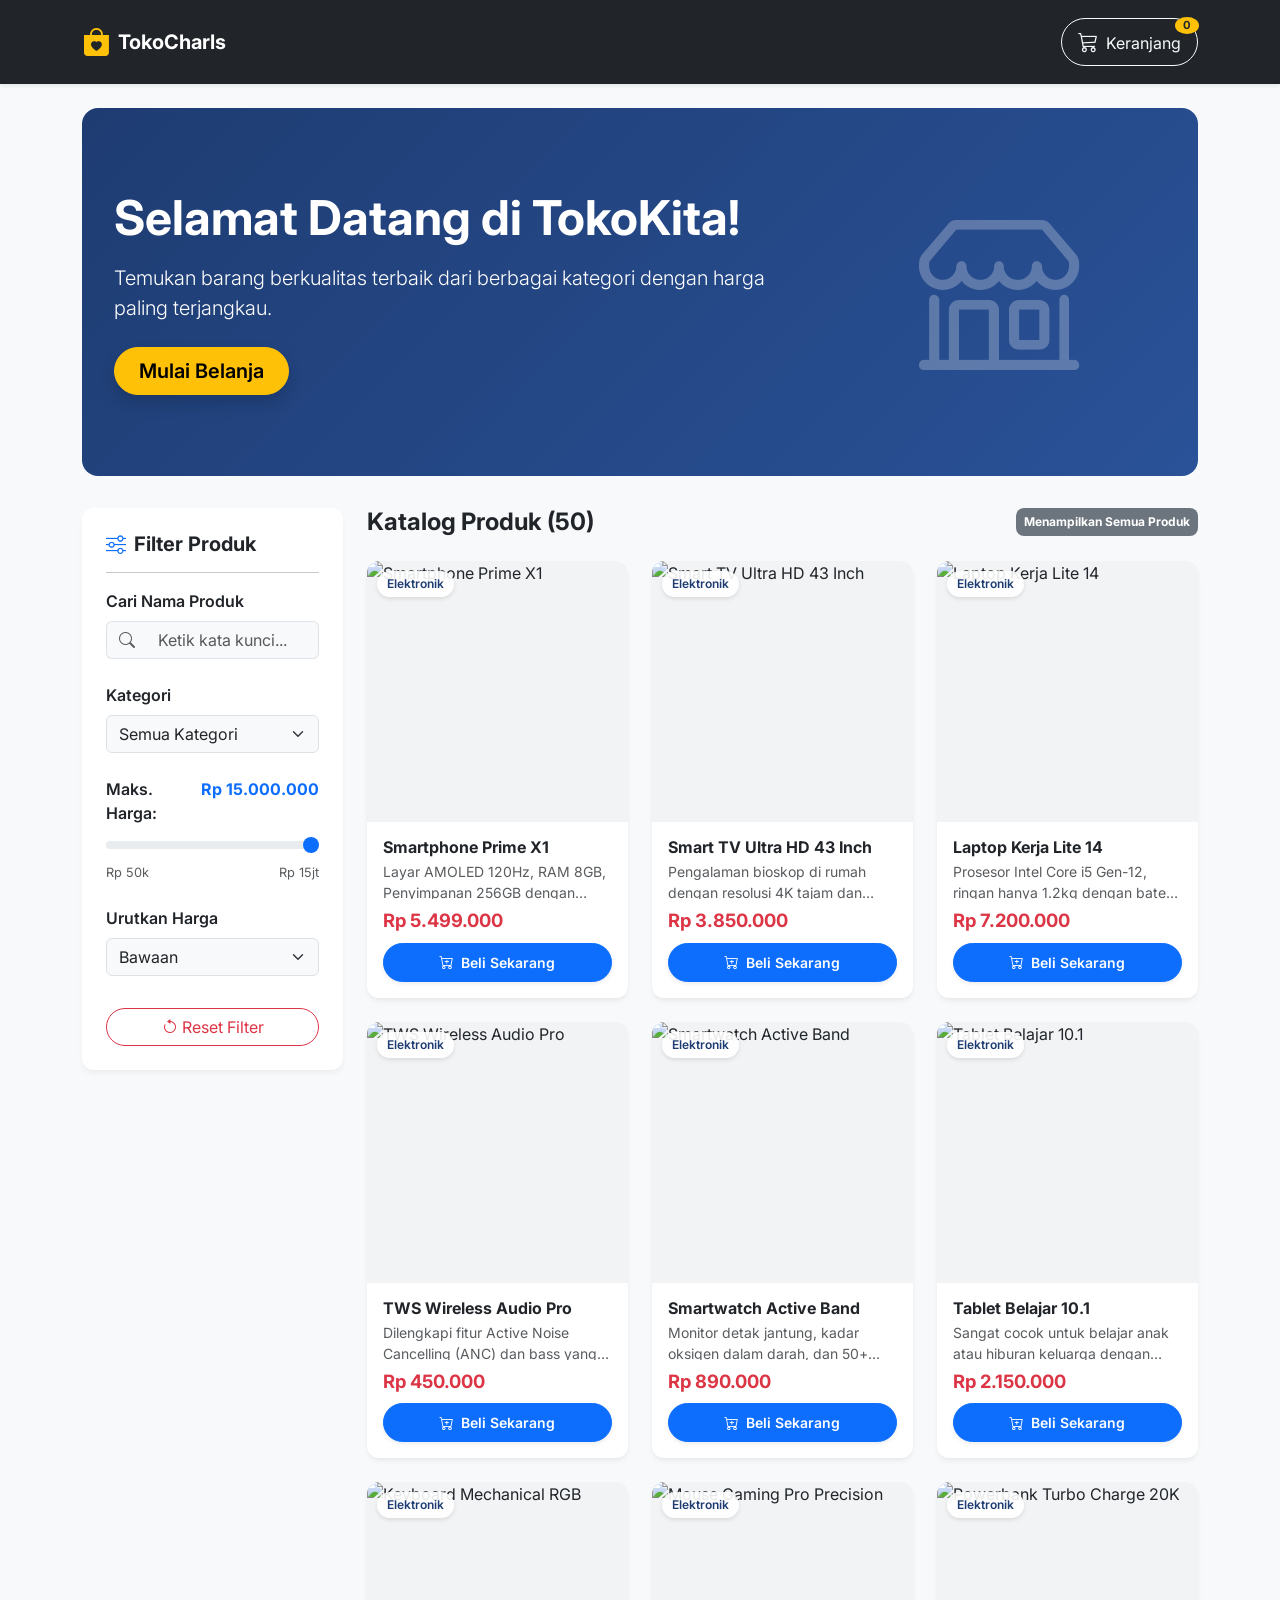
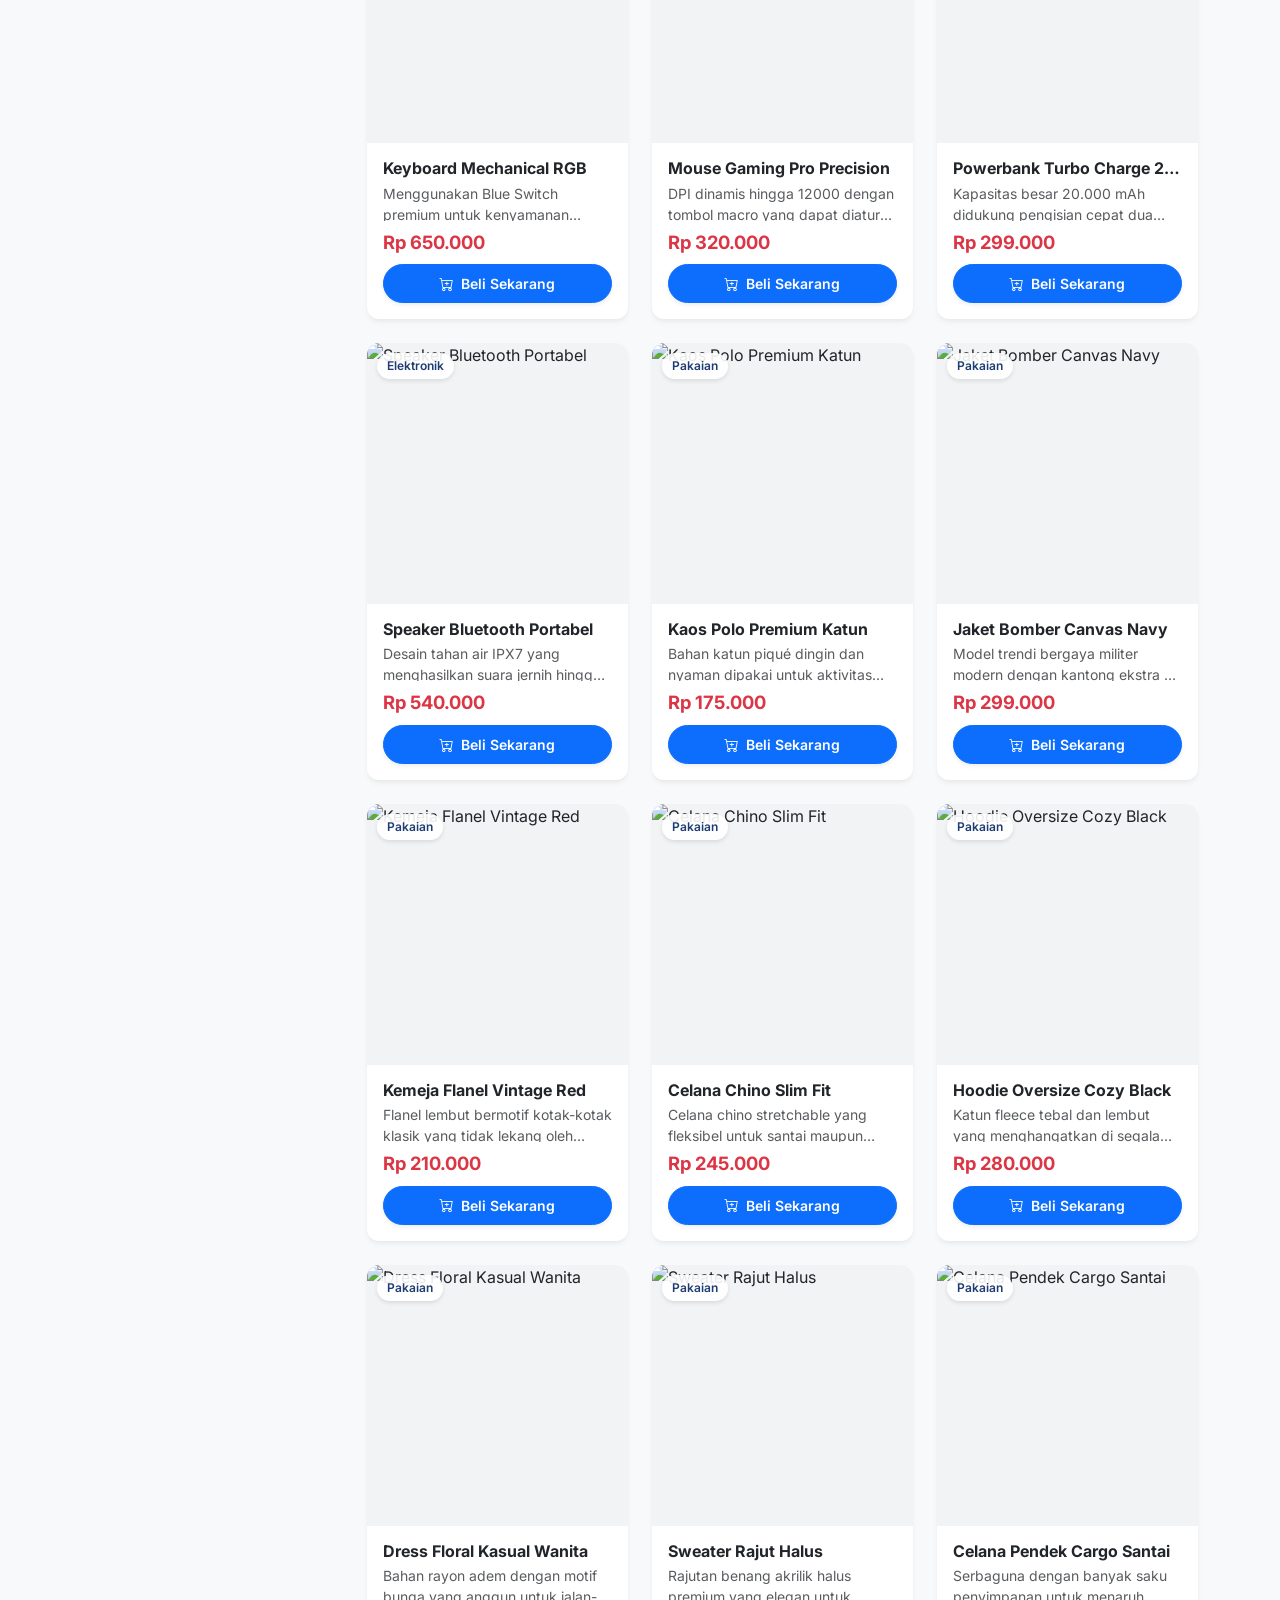
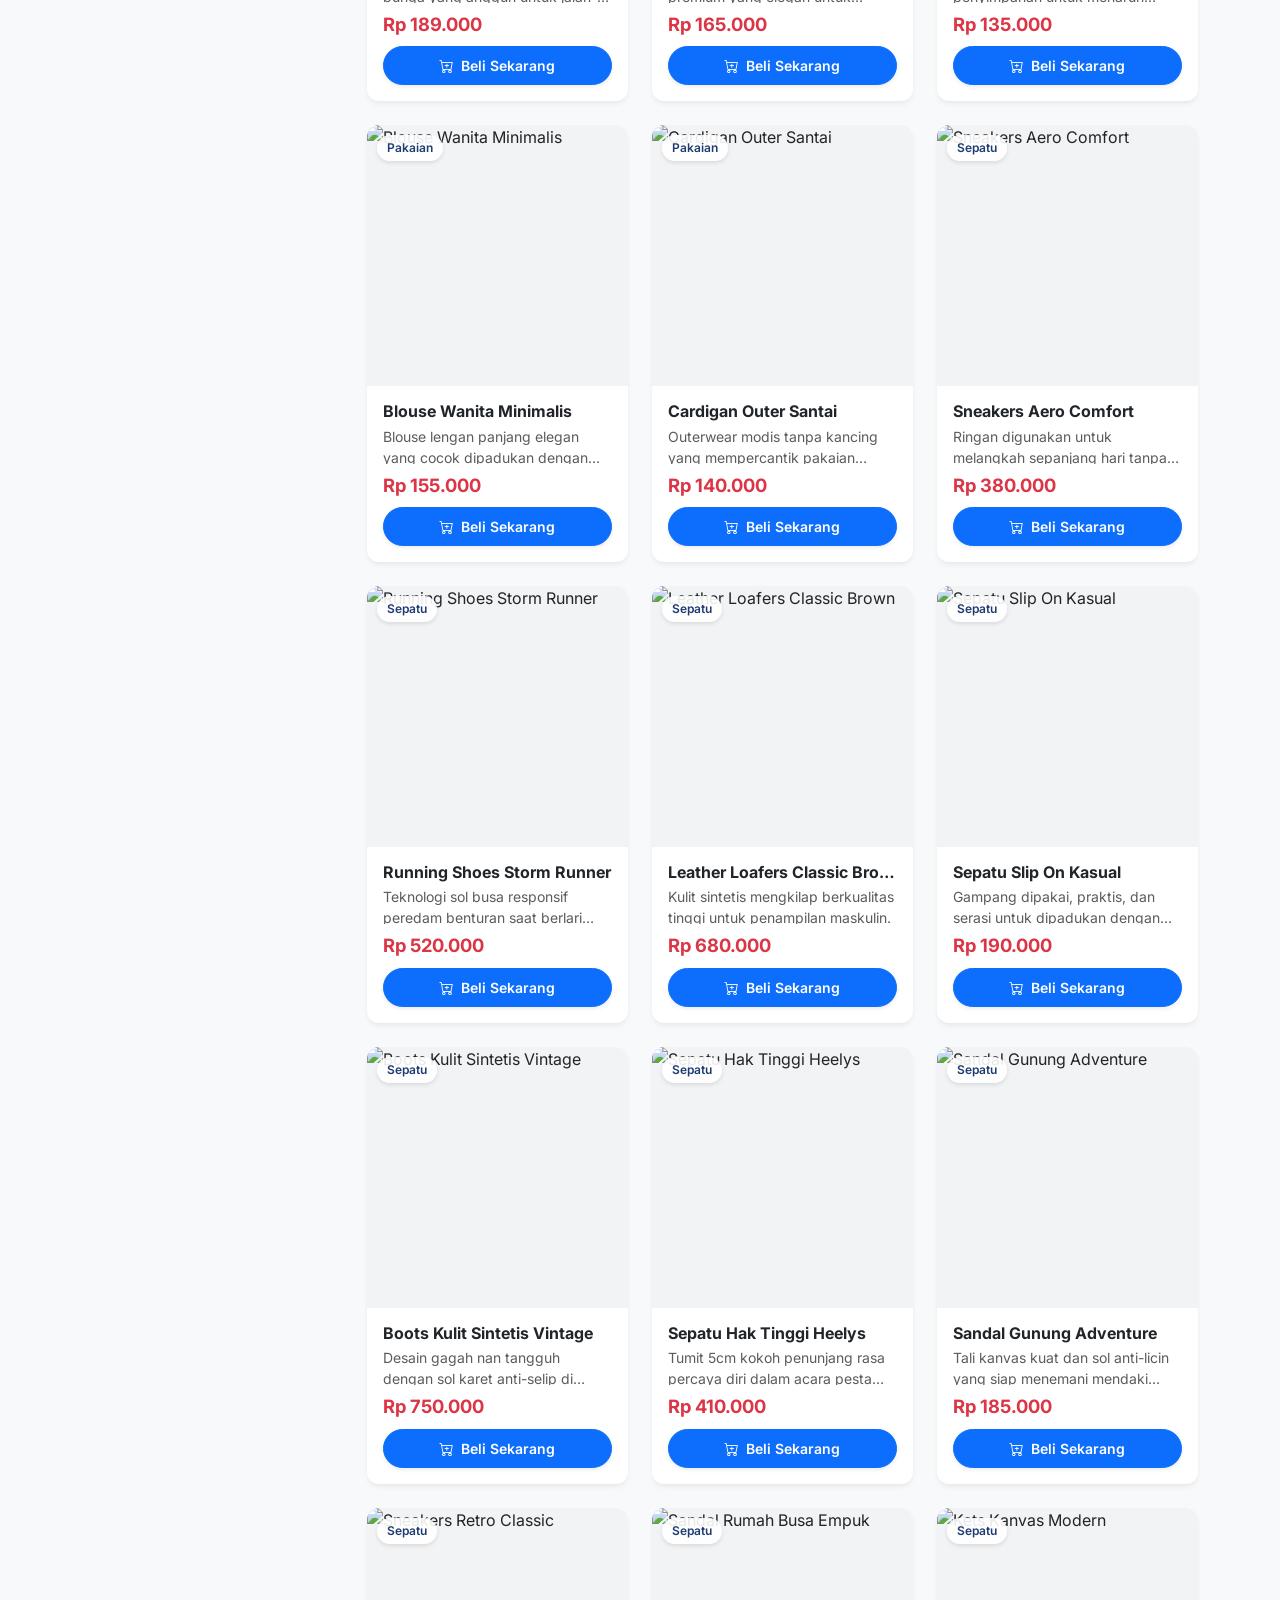
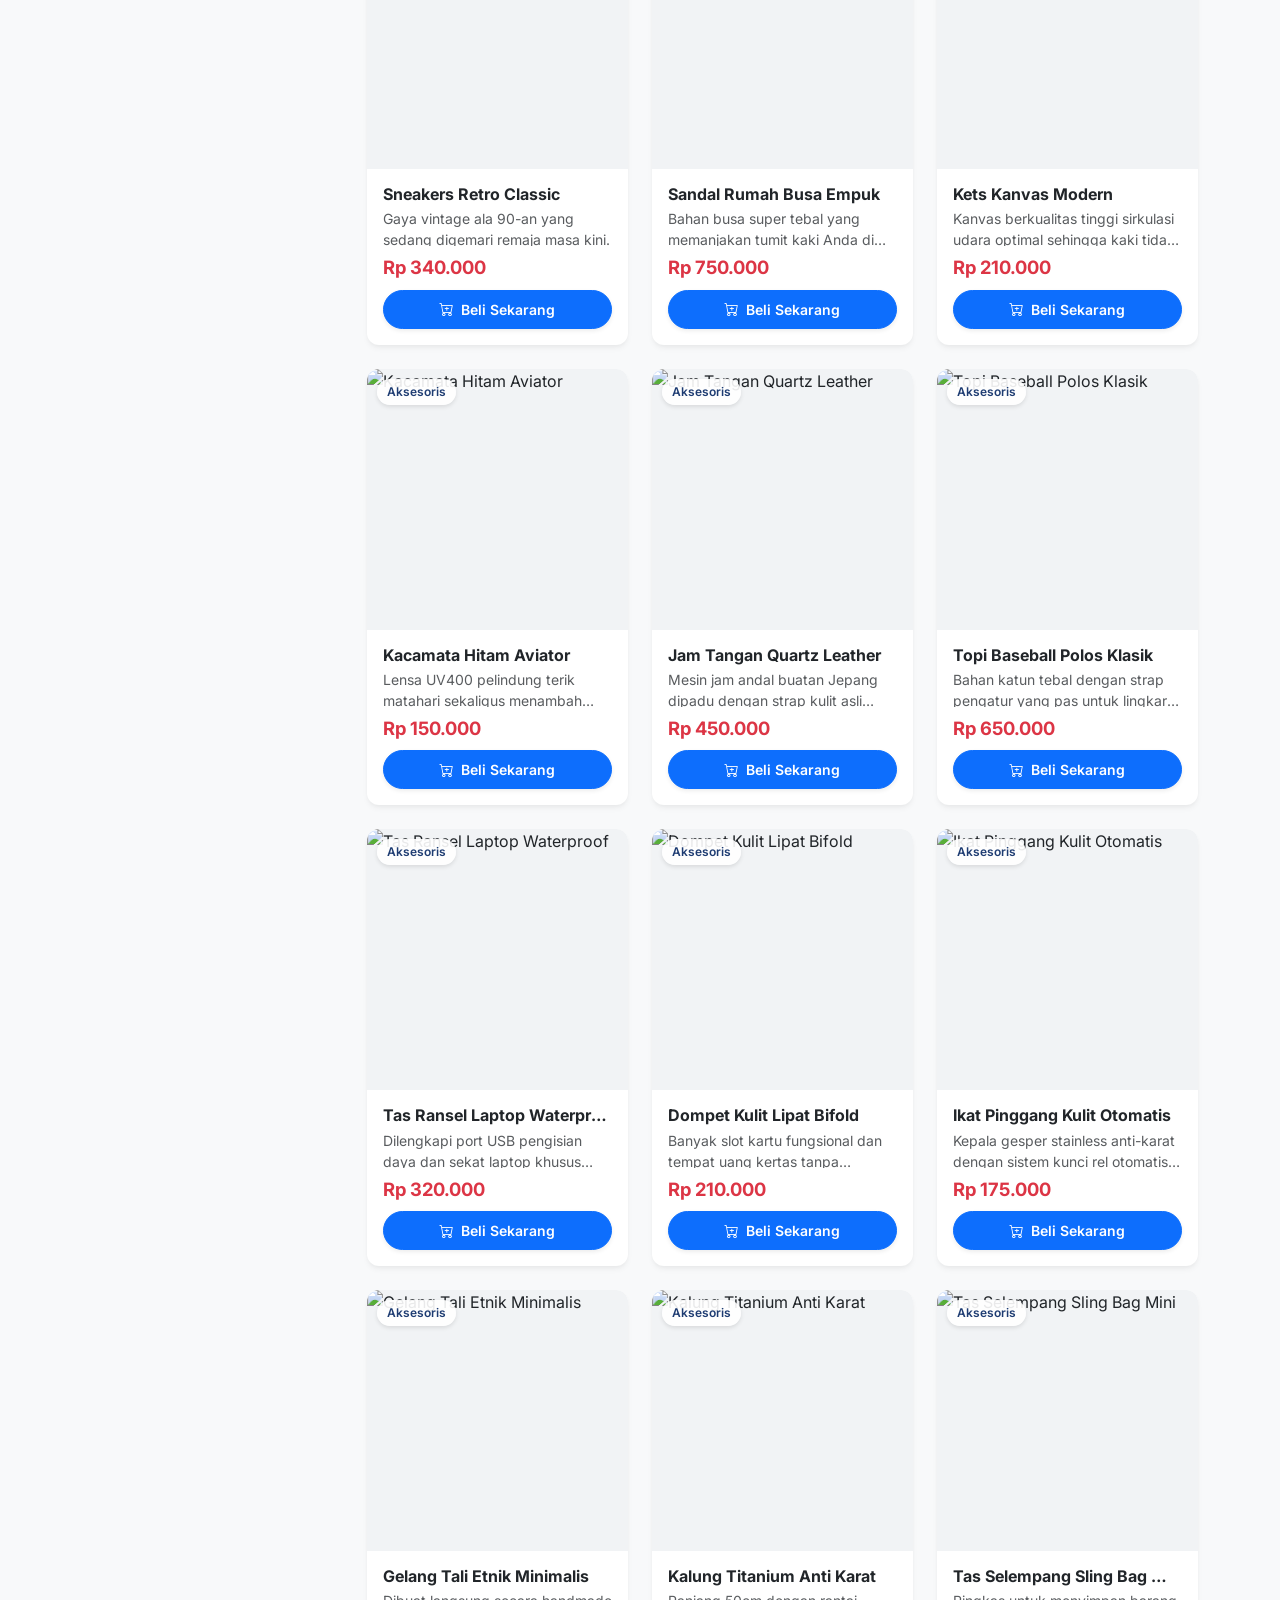
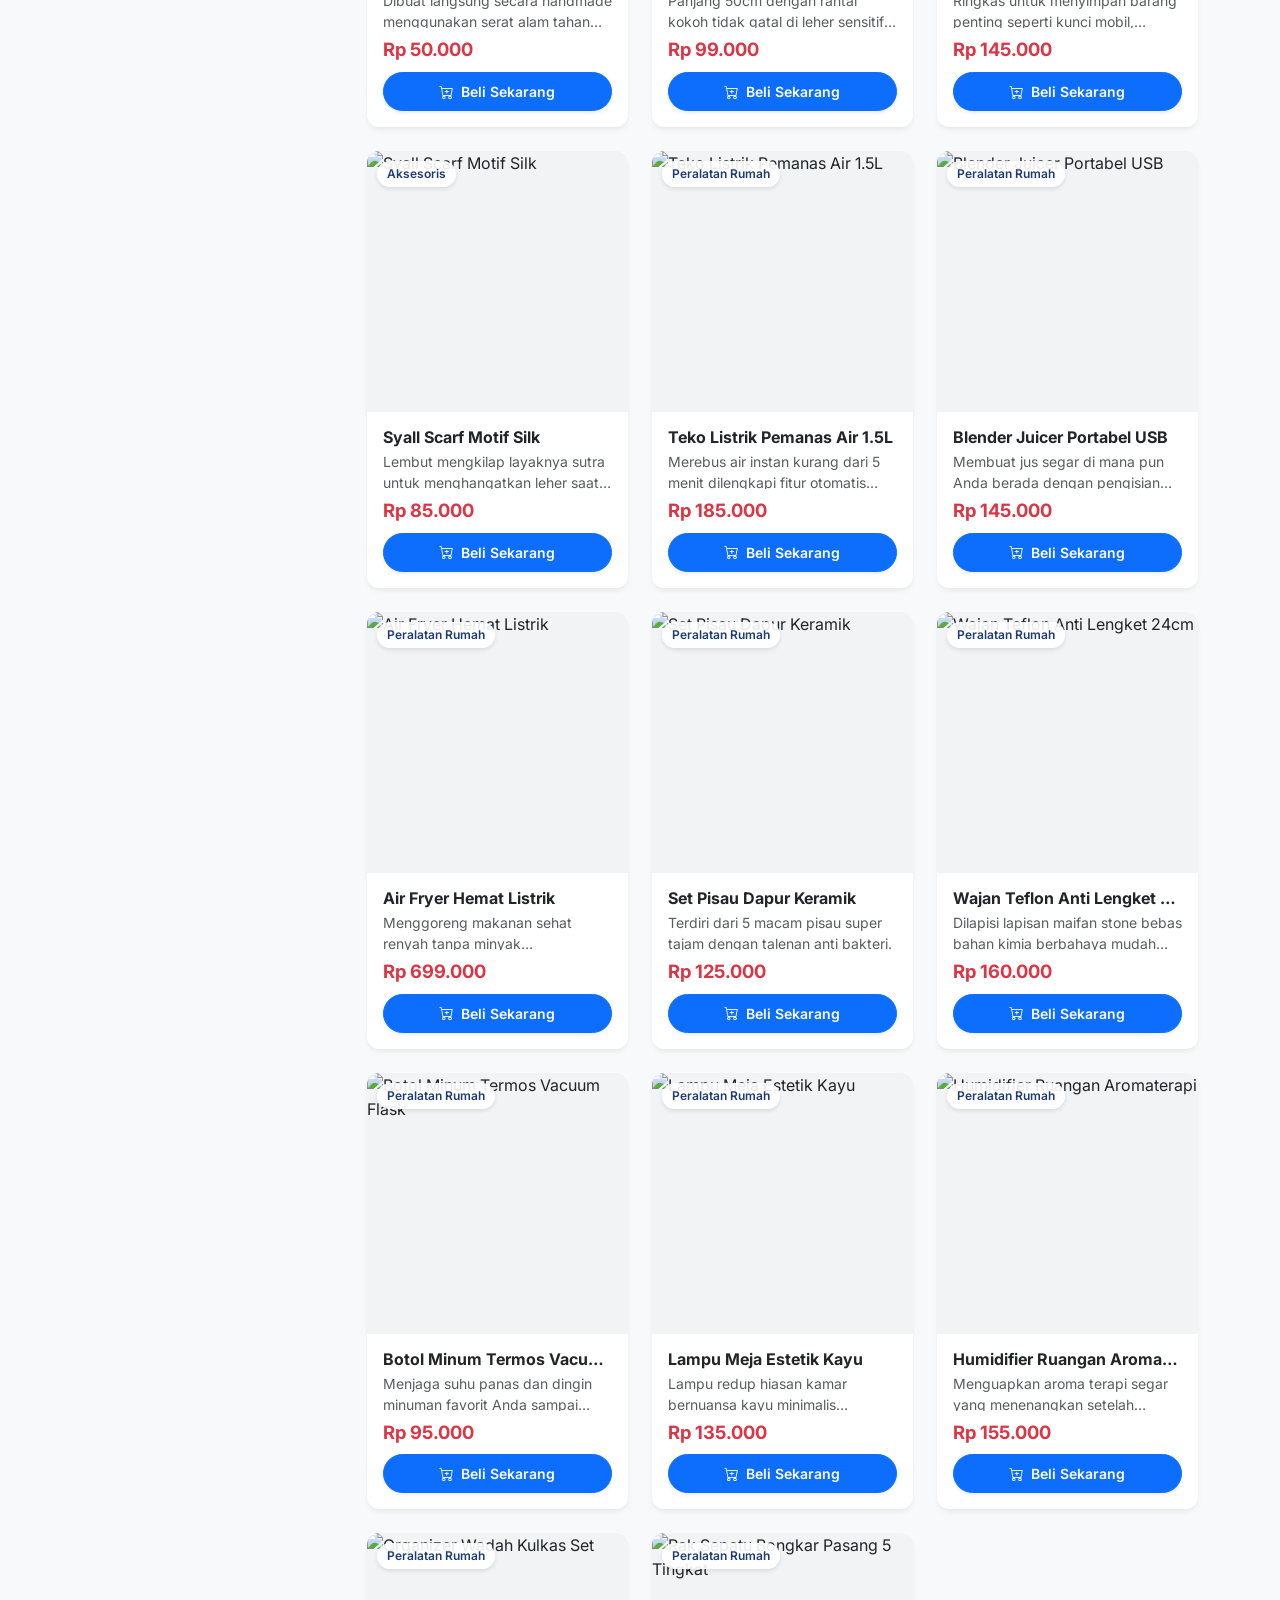
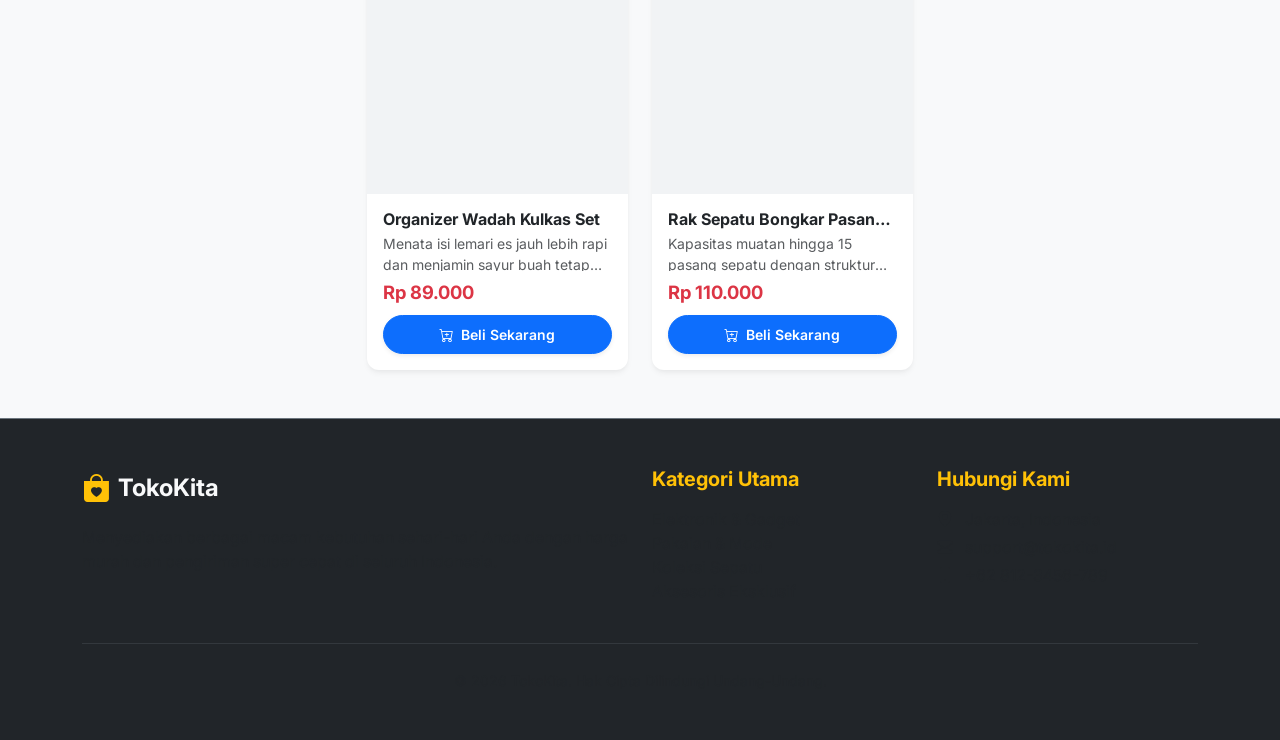
==== commit 06c107c4: "Update print statement from 'Hello' to 'Goodbye'" ====
--- a/sesi 5/index2.html
+++ b/sesi 5/index2.html
@@ -3,7 +3,7 @@
 <head>
     <meta charset="UTF-8">
     <meta name="viewport" content="width=device-width, initial-scale=1.0">
-    <title>TokoKita - Katalog Belanja Modern</title>
+    <title>TokoCharls - Katalog Belanja Modern</title>
     <!-- Bootstrap 5 CSS -->
     <link href="https://cdn.jsdelivr.net/npm/bootstrap@5.3.2/dist/css/bootstrap.min.css" rel="stylesheet">
     <!-- Bootstrap Icons -->
@@ -120,7 +120,7 @@
         <div class="container">
             <a class="navbar-brand fw-bold d-flex align-items-center" href="#">
                 <i class="bi bi-bag-heart-fill text-warning me-2 fs-3"></i>
-                <span>TokoKita</span>
+                <span>TokoCharls</span>
             </a>
             <div class="d-flex ms-auto align-items-center">
                 <!-- Cart Button -->
@@ -665,4 +665,4 @@
         };
     </script>
 </body>
-</html>+</html>
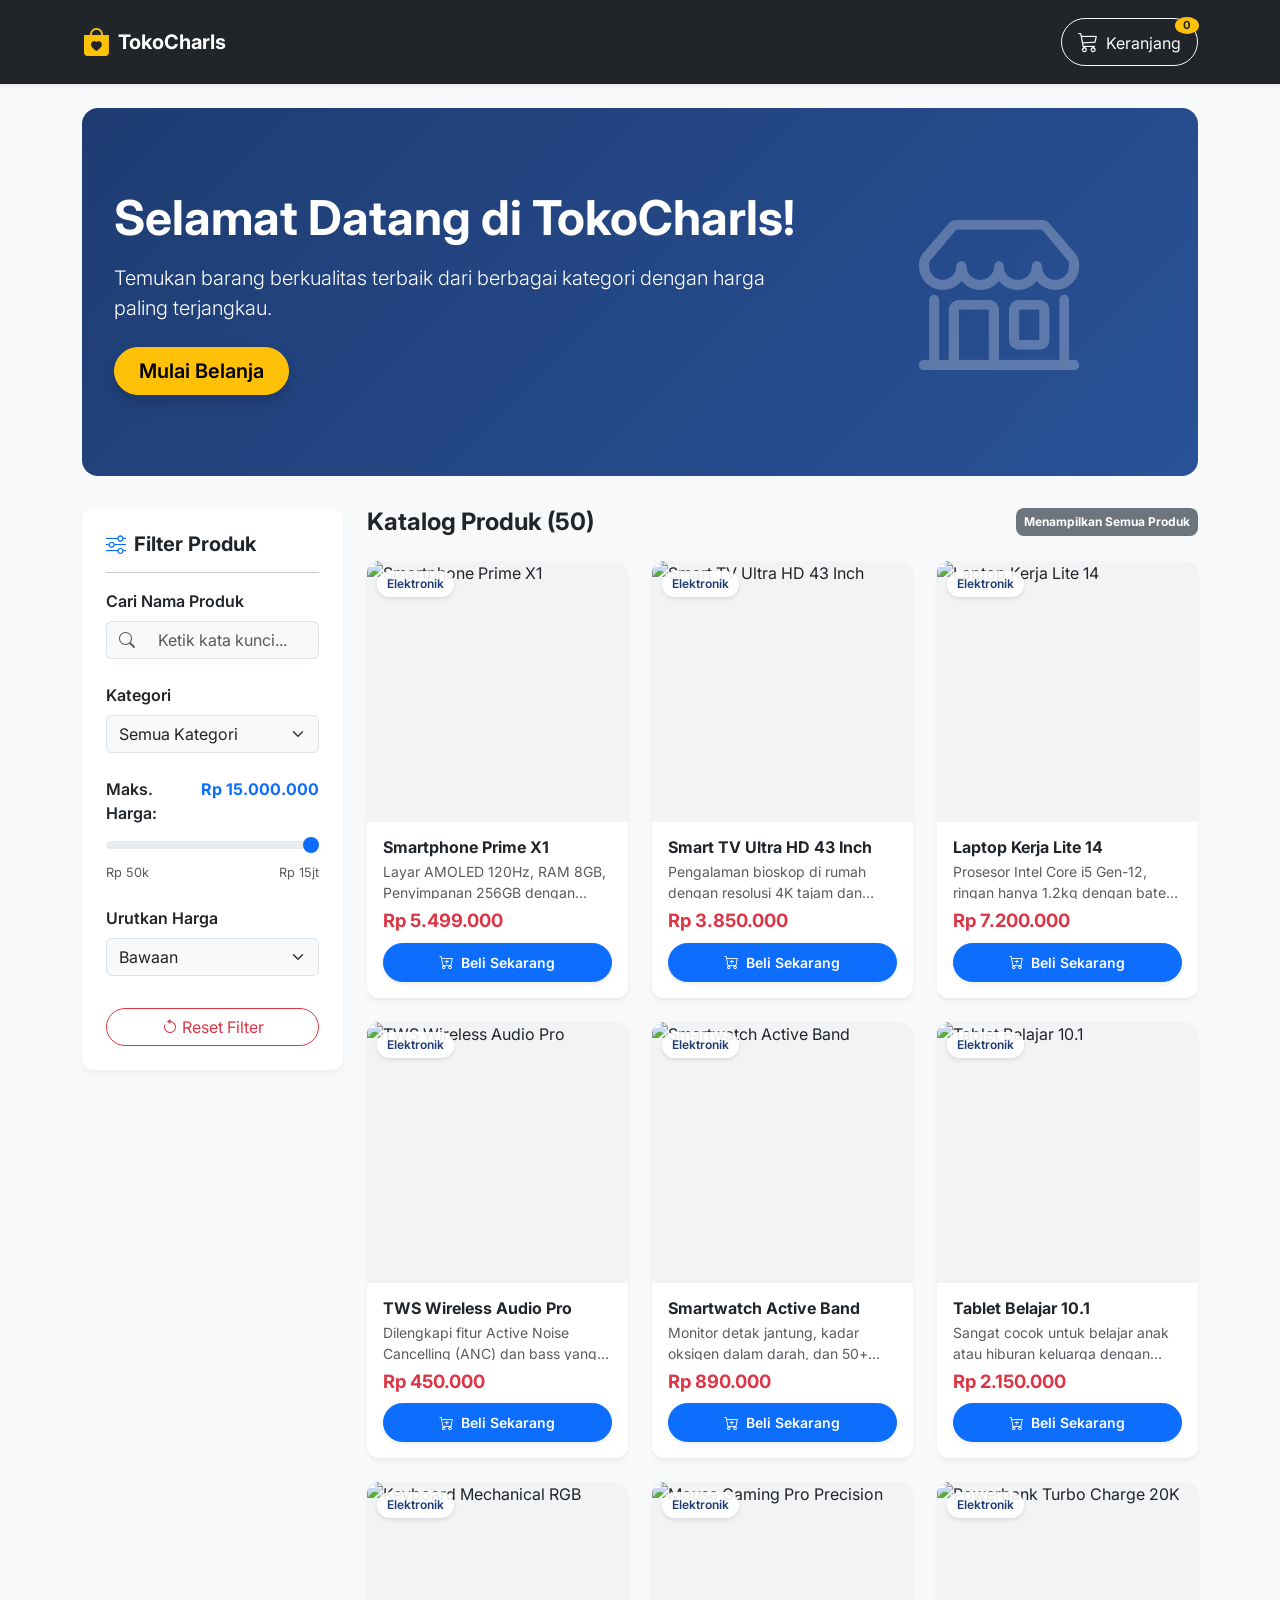
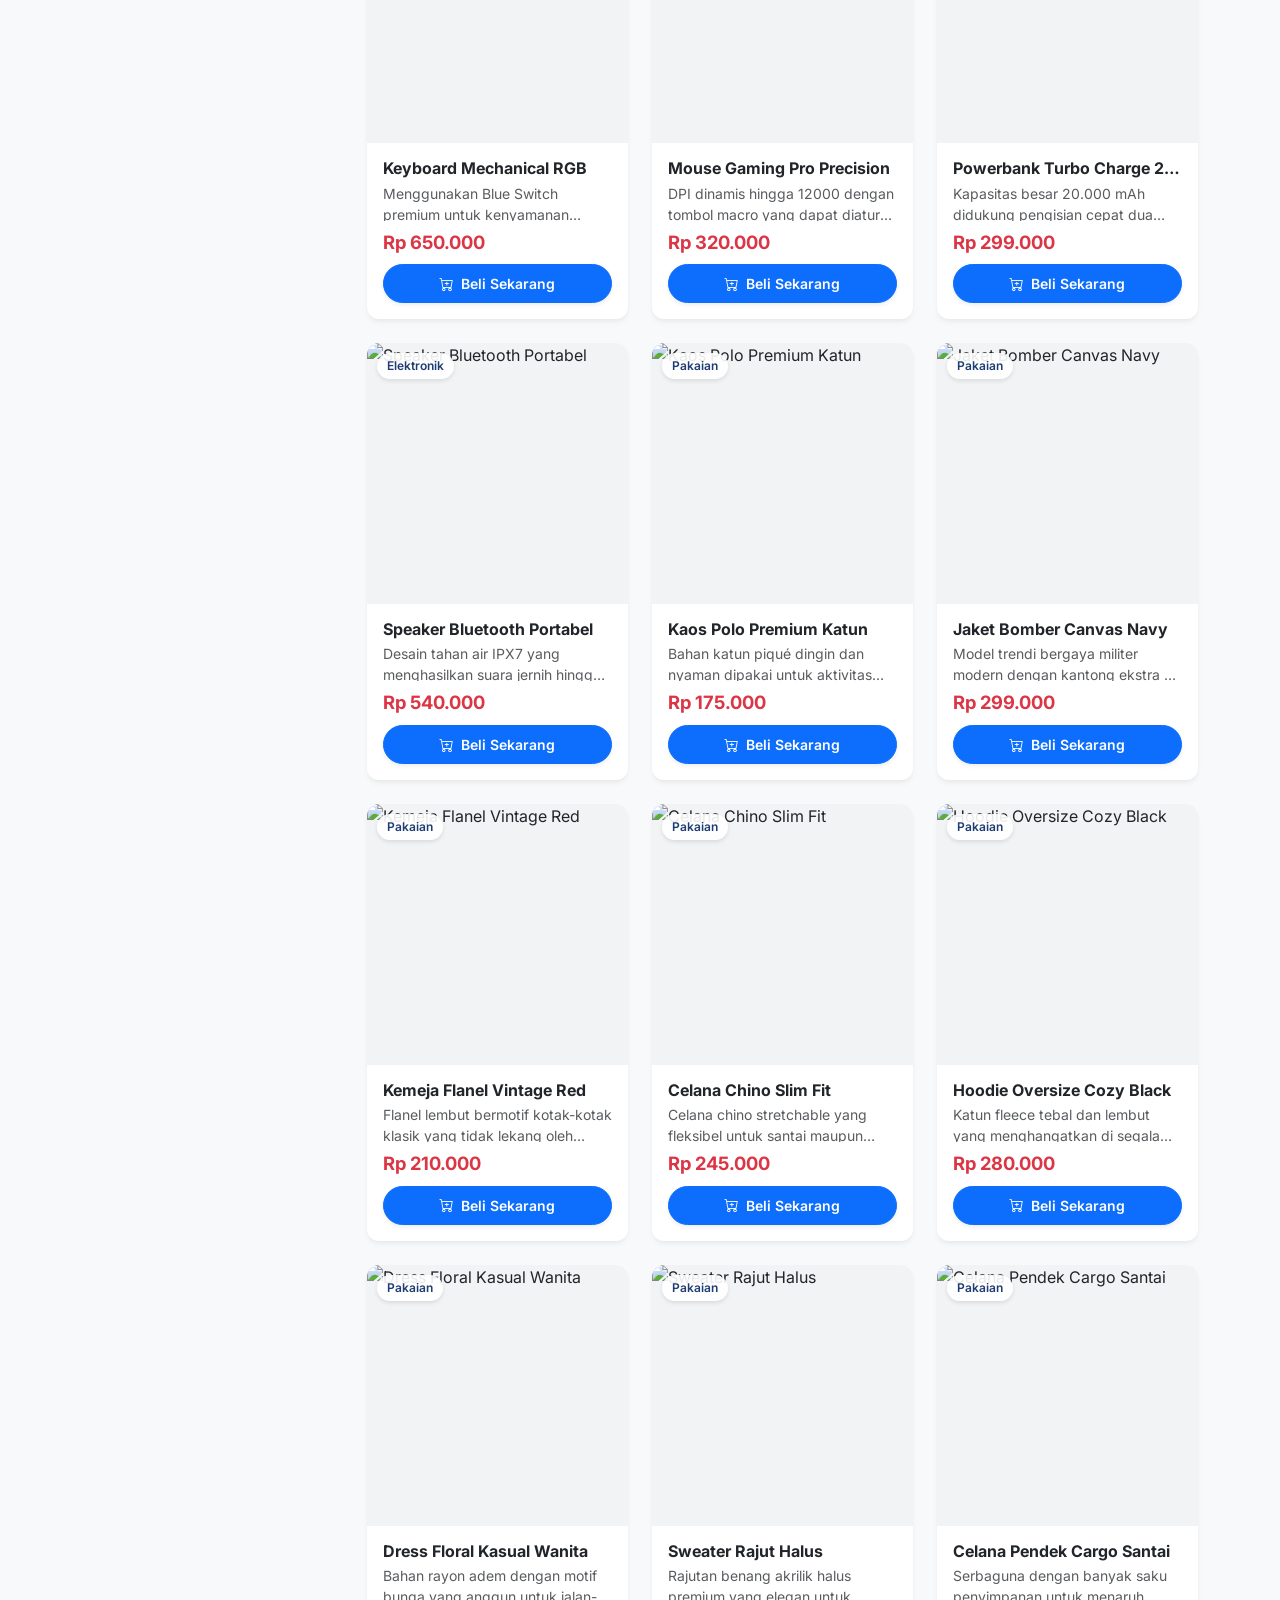
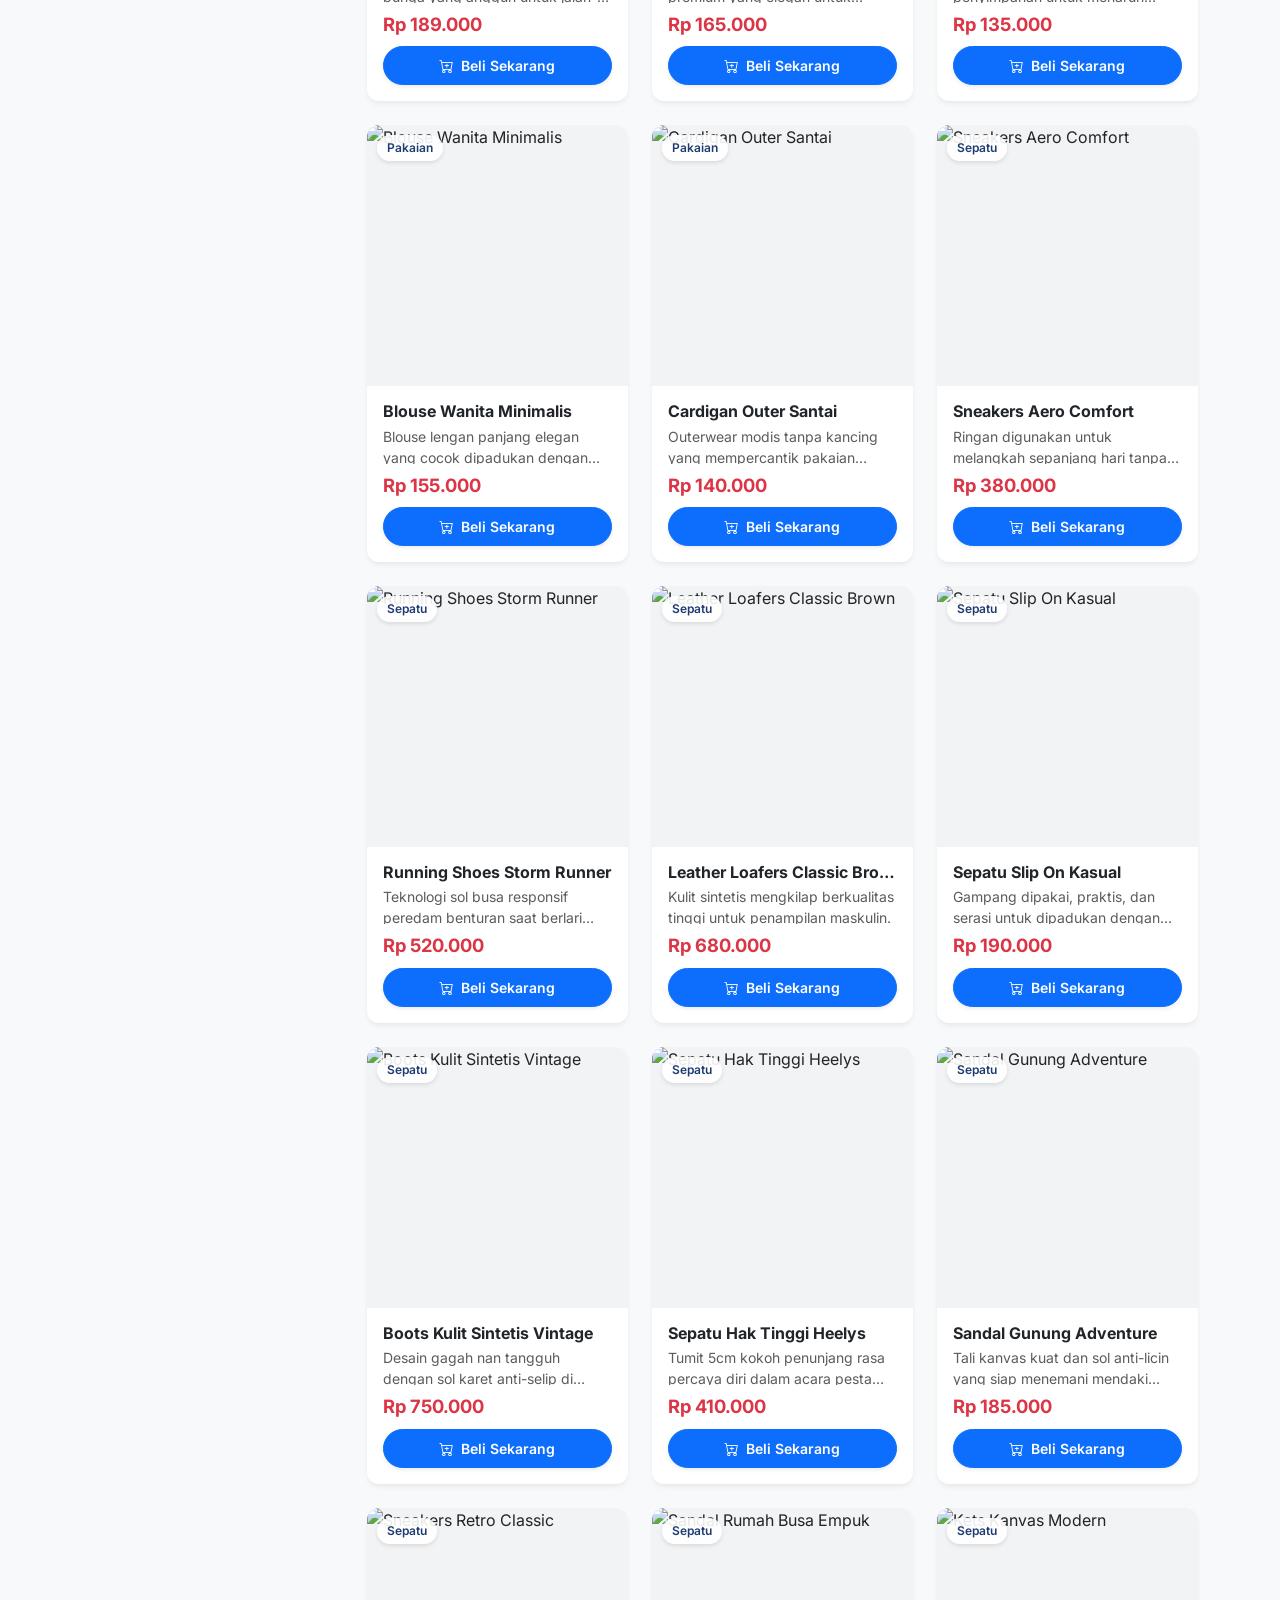
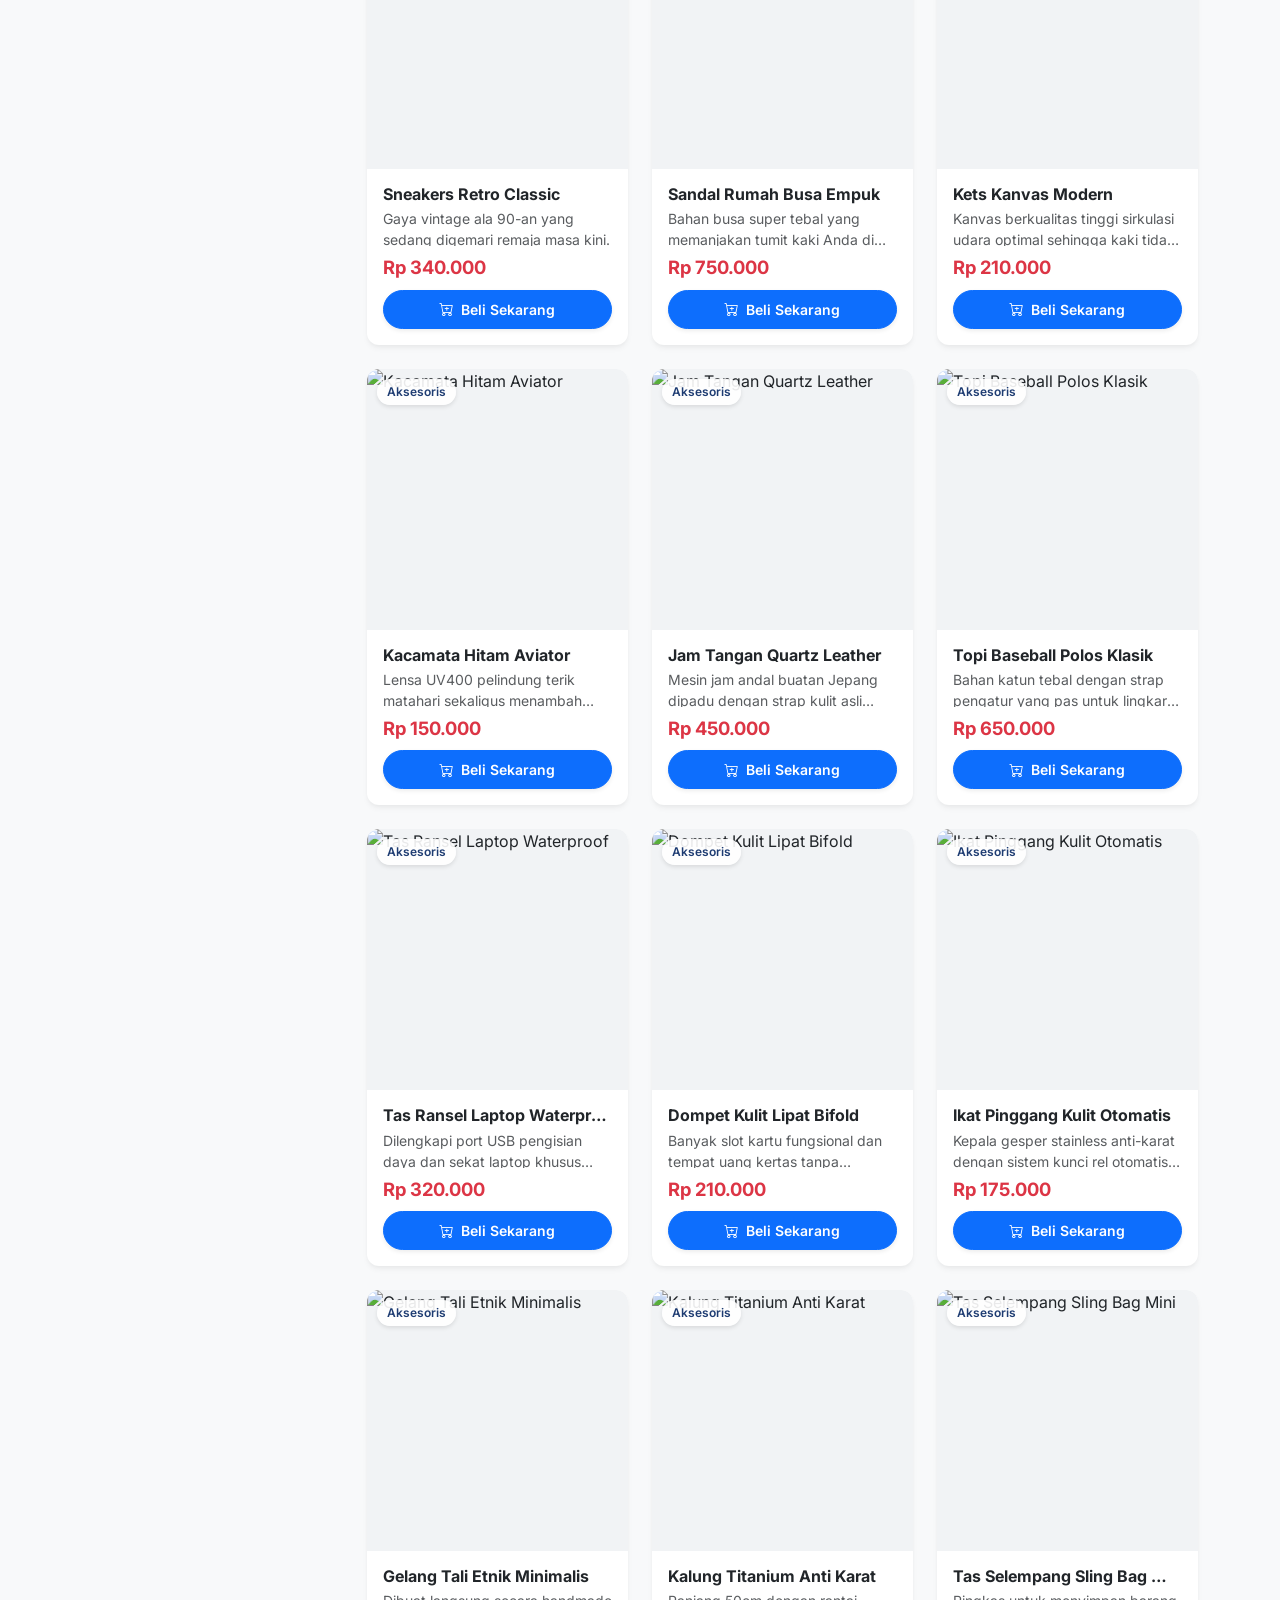
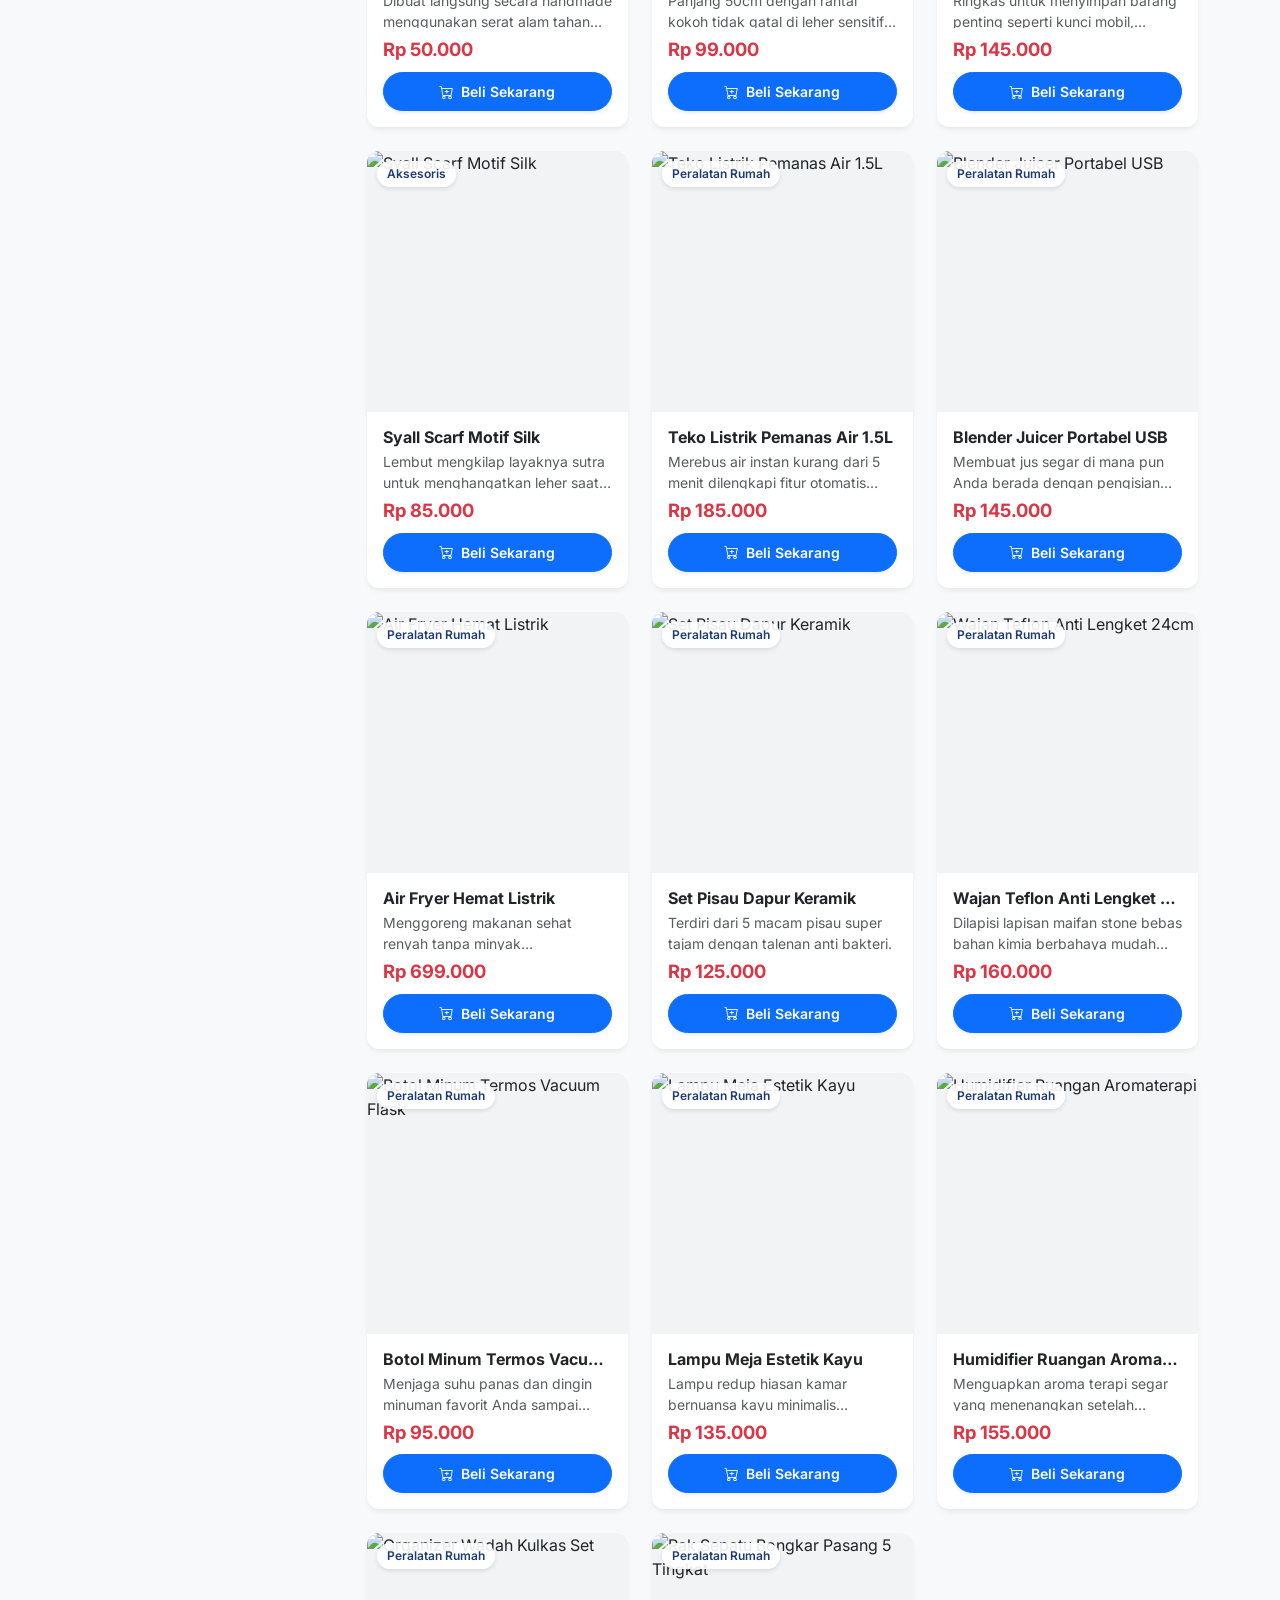
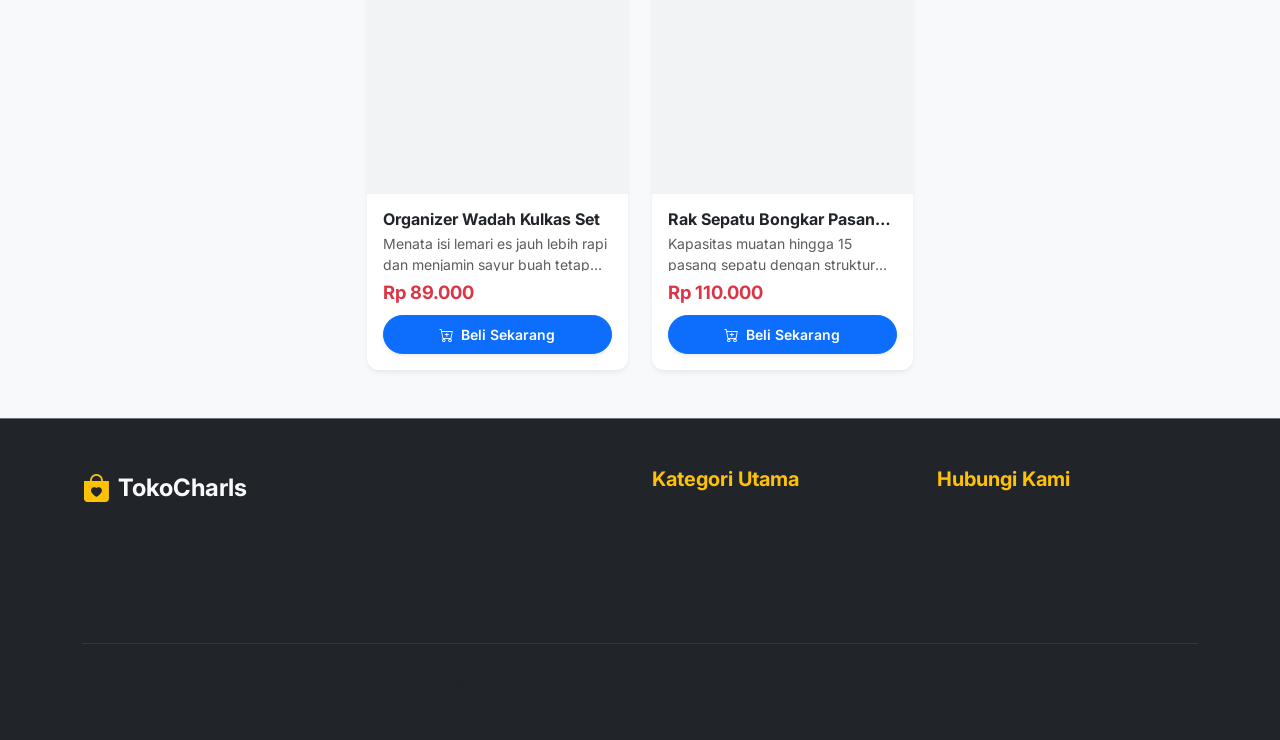
==== commit af7d9f47: "Update index2.html" ====
--- a/sesi 5/index2.html
+++ b/sesi 5/index2.html
@@ -138,7 +138,7 @@
         <div class="hero-section text-center text-md-start">
             <div class="row align-items-center">
                 <div class="col-md-8">
-                    <h1 class="display-5 fw-bold mb-3">Selamat Datang di TokoKita!</h1>
+                    <h1 class="display-5 fw-bold mb-3">Selamat Datang di TokoCharls!</h1>
                     <p class="lead mb-4">Temukan barang berkualitas terbaik dari berbagai kategori dengan harga paling terjangkau.</p>
                     <a href="#katalog" class="btn btn-warning btn-lg fw-semibold px-4 rounded-pill shadow">Mulai Belanja</a>
                 </div>
@@ -295,7 +295,7 @@
                 <div class="col-md-6 mb-4 mb-md-0">
                     <div class="d-flex align-items-center mb-3">
                         <i class="bi bi-bag-heart-fill text-warning me-2 fs-3"></i>
-                        <span class="fs-4 fw-bold">TokoKita</span>
+                        <span class="fs-4 fw-bold">TokoCharls</span>
                     </div>
                     <p class="text-muted">Menyediakan berbagai macam kebutuhan sehari-hari Anda dengan harga murah dan pengiriman super cepat di seluruh Indonesia.</p>
                 </div>
